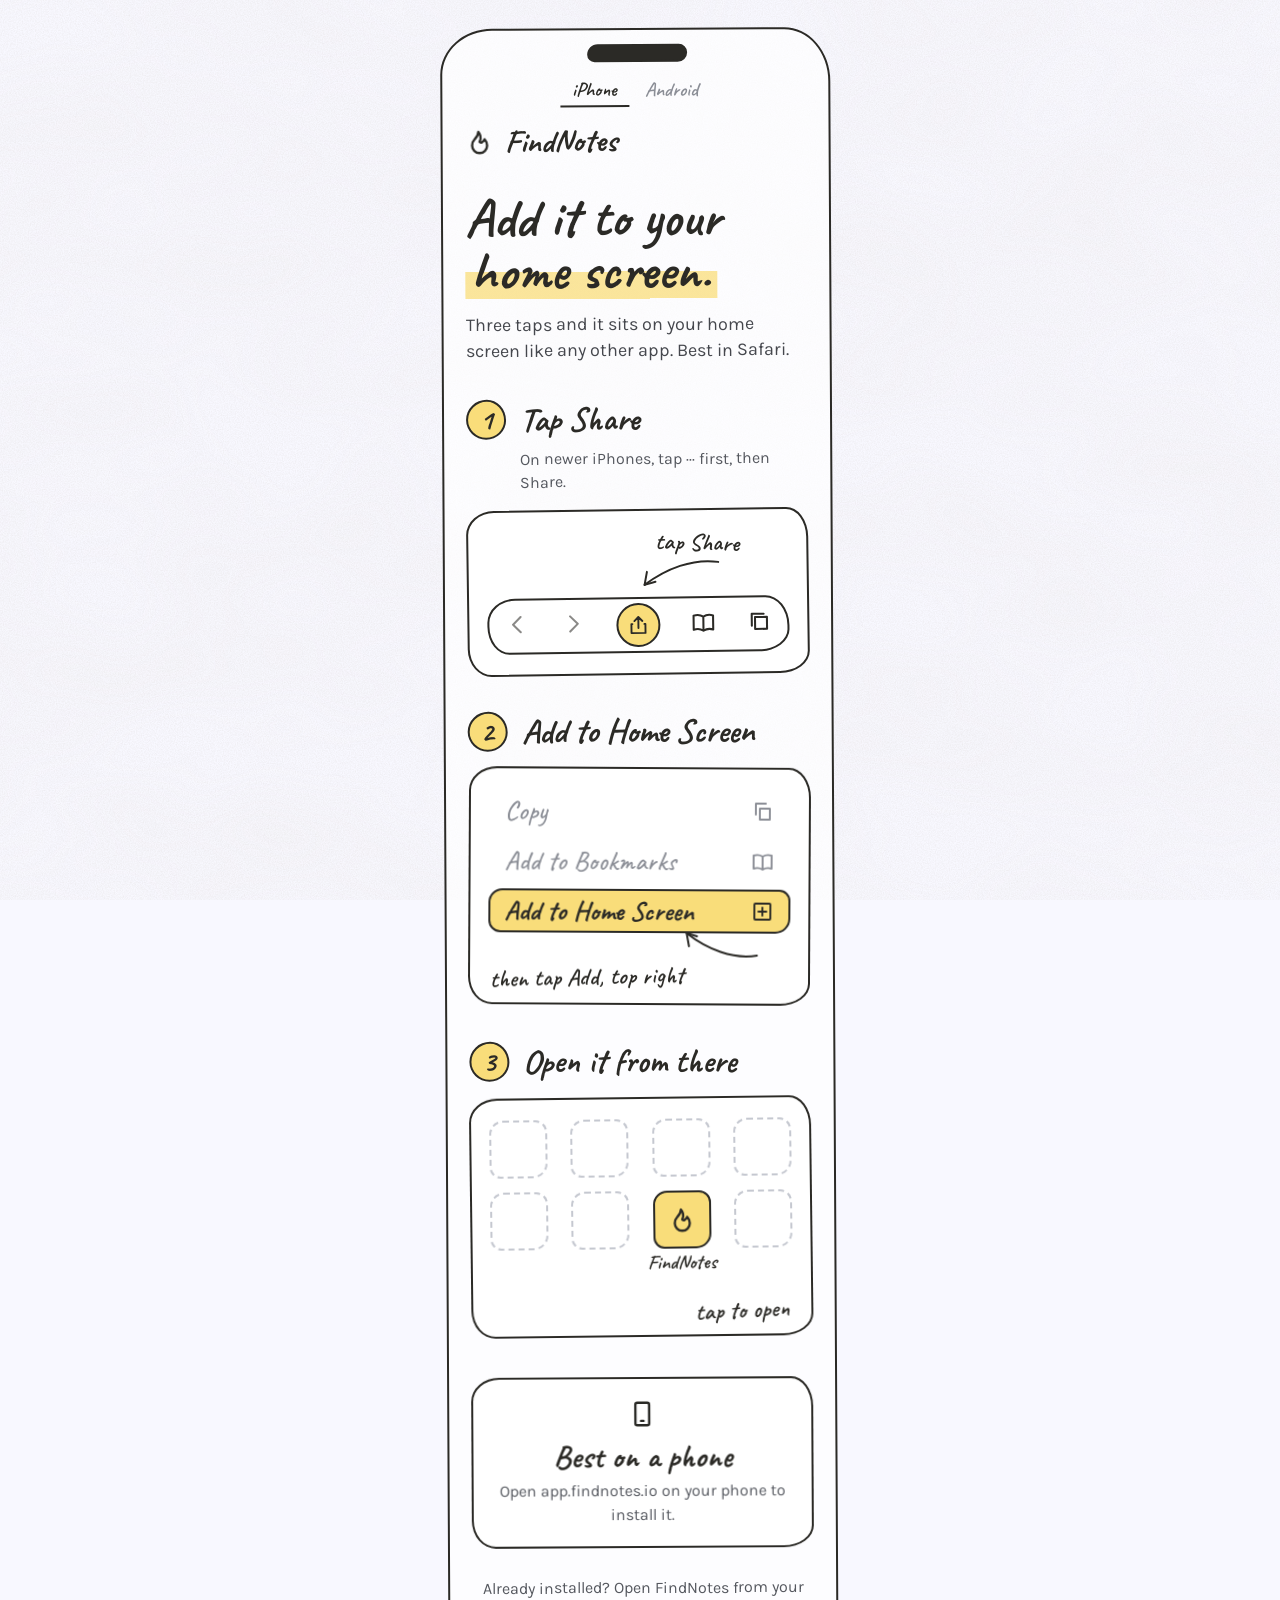
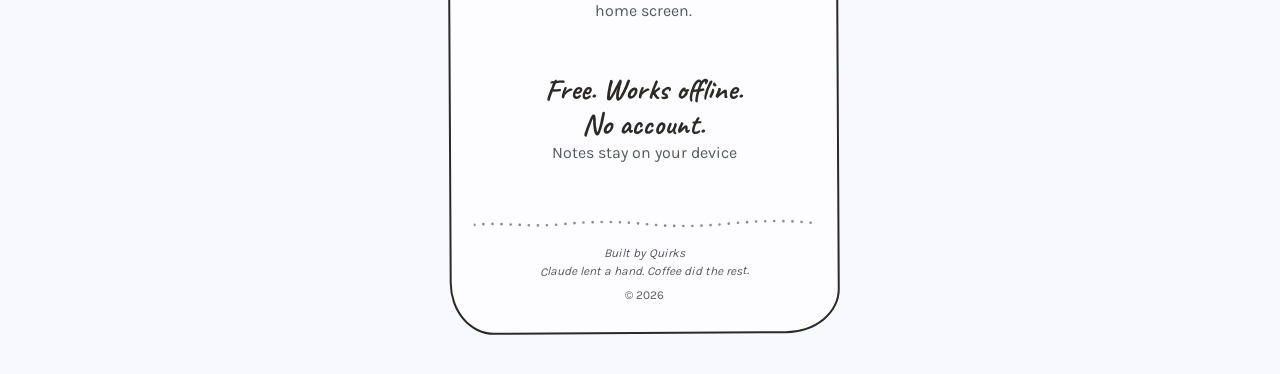
==== index.html @ cfdc86be "Status bar returns to the app colour after the drawer: #app gets a background The known iOS 26 cause" ====
<!doctype html>
<html lang="en">
<head>
  <meta charset="utf-8">
  <!-- Only this site's own files may load or run: no inline scripts, nothing from elsewhere. -->
  <meta http-equiv="Content-Security-Policy" content="default-src 'self'; script-src 'self'; style-src 'self'; img-src 'self'; object-src 'none'; base-uri 'none'; form-action 'none'">
  <!-- First: a browser tab goes to the install page before anything is drawn (see gate.js). -->
  <script src="gate.js"></script>
  <meta name="viewport" content="width=device-width, initial-scale=1, viewport-fit=cover">
  <title>FindNotes</title>
  <meta name="description" content="Lists that can grow into notes.">
  <meta name="color-scheme" content="dark">
  <meta name="theme-color" content="#15181a">
  <!-- After theme-color, so it can set that too -->
  <script src="theme.js"></script>
  <link rel="icon" href="icon.svg" type="image/svg+xml">
  <link rel="manifest" href="manifest.webmanifest">
  <link rel="apple-touch-icon" href="apple-touch-icon.png">
  <!-- iPhones ignore the manifest's background_color and show white while the app starts,
       unless there is a launch image the exact size of the screen. One per iPhone screen size. -->
  <link rel="apple-touch-startup-image" href="splash/launch-1320x2868.png" media="(device-width: 440px) and (device-height: 956px) and (-webkit-device-pixel-ratio: 3) and (orientation: portrait)">
  <link rel="apple-touch-startup-image" href="splash/launch-1290x2796.png" media="(device-width: 430px) and (device-height: 932px) and (-webkit-device-pixel-ratio: 3) and (orientation: portrait)">
  <link rel="apple-touch-startup-image" href="splash/launch-1284x2778.png" media="(device-width: 428px) and (device-height: 926px) and (-webkit-device-pixel-ratio: 3) and (orientation: portrait)">
  <link rel="apple-touch-startup-image" href="splash/launch-1260x2736.png" media="(device-width: 420px) and (device-height: 912px) and (-webkit-device-pixel-ratio: 3) and (orientation: portrait)">
  <link rel="apple-touch-startup-image" href="splash/launch-1242x2688.png" media="(device-width: 414px) and (device-height: 896px) and (-webkit-device-pixel-ratio: 3) and (orientation: portrait)">
  <link rel="apple-touch-startup-image" href="splash/launch-1242x2208.png" media="(device-width: 414px) and (device-height: 736px) and (-webkit-device-pixel-ratio: 3) and (orientation: portrait)">
  <link rel="apple-touch-startup-image" href="splash/launch-1206x2622.png" media="(device-width: 402px) and (device-height: 874px) and (-webkit-device-pixel-ratio: 3) and (orientation: portrait)">
  <link rel="apple-touch-startup-image" href="splash/launch-1179x2556.png" media="(device-width: 393px) and (device-height: 852px) and (-webkit-device-pixel-ratio: 3) and (orientation: portrait)">
  <link rel="apple-touch-startup-image" href="splash/launch-1170x2532.png" media="(device-width: 390px) and (device-height: 844px) and (-webkit-device-pixel-ratio: 3) and (orientation: portrait)">
  <link rel="apple-touch-startup-image" href="splash/launch-1125x2436.png" media="(device-width: 375px) and (device-height: 812px) and (-webkit-device-pixel-ratio: 3) and (orientation: portrait)">
  <link rel="apple-touch-startup-image" href="splash/launch-828x1792.png" media="(device-width: 414px) and (device-height: 896px) and (-webkit-device-pixel-ratio: 2) and (orientation: portrait)">
  <link rel="apple-touch-startup-image" href="splash/launch-750x1334.png" media="(device-width: 375px) and (device-height: 667px) and (-webkit-device-pixel-ratio: 2) and (orientation: portrait)">
  <meta name="apple-mobile-web-app-capable" content="yes">
  <meta name="mobile-web-app-capable" content="yes">
  <meta name="apple-mobile-web-app-title" content="FindNotes">
  <meta name="apple-mobile-web-app-status-bar-style" content="black-translucent">
  <link rel="stylesheet" href="styles.css">
  <!-- Fetch all the modules at once, instead of finding db.js and editor.js only after app.js has loaded -->
  <link rel="modulepreload" href="app.js">
  <link rel="modulepreload" href="db.js">
  <link rel="modulepreload" href="editor.js">
</head>
<body>
  <!-- The opening screen: the flame draws itself, then the name appears, in the theme's colours.
       app.js fades it out once the lists are ready (at least 1.7 seconds after launch).
       Its first frame is the empty screen, the same as the iPhone launch images in splash/. -->
  <div class="boot" id="boot" aria-hidden="true">
    <svg class="boot-flame" viewBox="0 0 24 24">
      <path pathLength="1" d="M12 12c2-2.96 0-7-1-8 0 3.038-1.773 4.741-3 6-1.226 1.26-2 3.24-2 5a6 6 0 1 0 12 0c0-1.532-1.056-3.94-2-5-1.786 3-2.791 3-4 2z"/>
    </svg>
    <div class="boot-name">FindNotes</div>
  </div>

  <!-- Icon sprite: define each icon once, reuse it with <use> -->
  <svg class="sprite" width="0" height="0" aria-hidden="true">
    <symbol id="i-flame" viewBox="0 0 24 24">
      <path d="M12 12c2-2.96 0-7-1-8 0 3.038-1.773 4.741-3 6-1.226 1.26-2 3.24-2 5a6 6 0 1 0 12 0c0-1.532-1.056-3.94-2-5-1.786 3-2.791 3-4 2z"/>
    </symbol>
    <symbol id="i-search" viewBox="0 0 24 24">
      <circle cx="10" cy="10" r="6.5"/><path d="M20 20l-5.2-5.2"/>
    </symbol>
    <symbol id="i-dots" viewBox="0 0 24 24">
      <circle cx="5" cy="12" r="1.2"/><circle cx="12" cy="12" r="1.2"/><circle cx="19" cy="12" r="1.2"/>
    </symbol>
    <symbol id="i-plus" viewBox="0 0 24 24">
      <path d="M12 5v14M5 12h14"/>
    </symbol>
    <symbol id="i-check" viewBox="0 0 24 24">
        <path d="M5 12.5l4.5 4.5L19 7.5"/>
    </symbol>
    <symbol id="i-clock" viewBox="0 0 24 24">
        <path d="M12 3a9 9 0 1 0 0 18 9 9 0 0 0 0-18zM12 7v5l3 2"/>
    </symbol>
    <symbol id="i-archive" viewBox="0 0 24 24">
        <path d="M3.5 5h17v4h-17zM5 9v10a1 1 0 0 0 1 1h12a1 1 0 0 0 1-1V9M10 13h4"/>
    </symbol>
    <symbol id="i-restore" viewBox="0 0 24 24">
        <path d="M3 12a9 9 0 1 0 2.6-6.4L3 8M3 3v5h5"/>
    </symbol>
    <symbol id="i-out" viewBox="0 0 24 24">
        <path d="M7 17L17 7M9 7h8v8"/>
    </symbol>
    <symbol id="i-back" viewBox="0 0 24 24">
        <path d="M15 5l-7 7 7 7"/>
    </symbol>
    <symbol id="i-bullets" viewBox="0 0 24 24"><g fill="none" stroke="currentColor" stroke-width="1.8" stroke-linecap="round"><path d="M9 6h11M9 12h11M9 18h11"/></g><g fill="currentColor"><circle cx="4.5" cy="6" r="1.4"/><circle cx="4.5" cy="12" r="1.4"/><circle cx="4.5" cy="18" r="1.4"/></g></symbol>
    <symbol id="i-task" viewBox="0 0 24 24"><g fill="none" stroke="currentColor" stroke-width="1.8" stroke-linecap="round" stroke-linejoin="round"><rect x="3.5" y="3.5" width="17" height="17" rx="4.5"/><path d="M8 12.3l2.7 2.7L16.2 9.4"/></g></symbol>
    <symbol id="i-close" viewBox="0 0 24 24">
        <path d="M6 6l12 12M18 6L6 18"/>
    </symbol>
    <symbol id="i-note" viewBox="0 0 24 24">
        <path d="M6 3h9l4 4v13a1 1 0 0 1-1 1H6a1 1 0 0 1-1-1V4a1 1 0 0 1 1-1zM14 3v5h5M8.5 13h7M8.5 17h5"/>
    </symbol>
    <symbol id="i-bookmark" viewBox="0 0 24 24">
        <path d="M7 4h10a1 1 0 0 1 1 1v15l-6-4-6 4V5a1 1 0 0 1 1-1z"/>
    </symbol>
    <symbol id="i-trash" viewBox="0 0 24 24">
        <path d="M4 7h16M10 11v6M14 11v6M5 7l1 12a2 2 0 0 0 2 2h8a2 2 0 0 0 2-2l1-12M9 7V4h6v3"/>
    </symbol>
    <symbol id="i-eraser" viewBox="0 0 24 24">
        <path d="M8.5 19.5 4 15a1.5 1.5 0 0 1 0-2.1l8.9-8.9a1.5 1.5 0 0 1 2.1 0l5 5a1.5 1.5 0 0 1 0 2.1l-8 8.4M9.5 9.5l6 6M8.5 19.5H20"/>
    </symbol>
    <symbol id="i-list" viewBox="0 0 24 24">
      <path d="M9 6h11M9 12h11M9 18h11M4.5 6h.01M4.5 12h.01M4.5 18h.01"/>
    </symbol>
    <symbol id="i-compass" viewBox="0 0 24 24">
      <circle cx="12" cy="12" r="9"/><path d="M15.5 8.5l-2 5-5 2 2-5z"/>
    </symbol>
    <symbol id="i-mountain" viewBox="0 0 24 24">
      <path d="M3 19L9.5 8l3.5 5.5 2-3L21 19H3z"/>
    </symbol>
    <symbol id="i-map" viewBox="0 0 24 24">
      <path d="M9 4L3 6.5V20l6-2.5 6 2.5 6-2.5V4l-6 2.5L9 4zM9 4v13.5M15 6.5V20"/>
    </symbol>
    <symbol id="i-tent" viewBox="0 0 24 24">
      <path d="M3 19L12 5l9 14H3zM12 5v14"/>
    </symbol>
    <symbol id="i-anchor" viewBox="0 0 24 24">
      <circle cx="12" cy="5" r="2"/><path d="M12 7v13M6 12H4c0 4.4 3.6 8 8 8s8-3.6 8-8h-2M9 11h6"/>
    </symbol>
    <symbol id="i-moon" viewBox="0 0 24 24">
      <path d="M20 14.5A8 8 0 1 1 9.5 4a6.5 6.5 0 0 0 10.5 10.5z"/>
    </symbol>
    <symbol id="i-sun" viewBox="0 0 24 24">
      <circle cx="12" cy="12" r="4"/><path d="M12 3v2M12 19v2M3 12h2M19 12h2M5.6 5.6L7 7M17 17l1.4 1.4M18.4 5.6L17 7M7 17l-1.4 1.4"/>
    </symbol>
    <symbol id="i-leaf" viewBox="0 0 24 24">
      <path d="M5 19C5 10 10 5 19 5c0 9-5 14-14 14zM5 19c3-5 6-8 10-10"/>
    </symbol>
    <symbol id="i-star" viewBox="0 0 24 24">
      <path d="M12 3.5l2.6 5.3 5.9.9-4.2 4.1 1 5.8L12 16.9l-5.3 2.7 1-5.8-4.2-4.1 5.9-.9z"/>
    </symbol>
    <symbol id="i-heart" viewBox="0 0 24 24">
      <path d="M12 20s-7.5-4.6-7.5-10A4.5 4.5 0 0 1 12 7.5 4.5 4.5 0 0 1 19.5 10C19.5 15.4 12 20 12 20z"/>
    </symbol>
    <symbol id="i-pencil" viewBox="0 0 24 24">
      <path d="M15 4.5l4.5 4.5L8.5 20H4v-4.5zM13 6.5l4.5 4.5"/>
    </symbol>
    <symbol id="i-archive-in" viewBox="0 0 24 24">
      <path d="M3.5 4h17v4h-17zM5 8v11a1 1 0 0 0 1 1h12a1 1 0 0 0 1-1V8M12 11v6M9.5 14.5L12 17l2.5-2.5"/>
    </symbol>
    <symbol id="i-history" viewBox="0 0 24 24">
      <path d="M3 12a9 9 0 1 0 2.6-6.4L3 8M3 3v5h5M12 7.5V12l3 2"/>
    </symbol>
    <symbol id="i-box" viewBox="0 0 24 24">
      <path d="M3.5 4h17v4h-17zM5 8v11a1 1 0 0 0 1 1h12a1 1 0 0 0 1-1V8M10 12h4"/>
    </symbol>
    <symbol id="i-marker" viewBox="0 0 24 24">
      <path d="M14.5 4.5l5 5-8 8h-5v-5zM6.5 12.5l5 5M4 21h9"/>
    </symbol>
    <symbol id="i-sliders" viewBox="0 0 24 24">
      <path d="M4 7h9M19 7h1M4 17h3M13 17h7"/><circle cx="16" cy="7" r="2.5"/><circle cx="10" cy="17" r="2.5"/>
    </symbol>
  </svg>

  <div id="app">
    <header class="header" id="header">
      <div class="whos" id="whos">
        <button class="who" id="who" aria-label="Edit list name and icon" aria-haspopup="dialog">
          <span class="tile">
            <svg class="icon" aria-hidden="true"><use id="tile-icon" href="#i-list"/></svg>
          </span>
          <h1 id="title">FindNotes</h1>
        </button>
      </div>
      <button class="icon-btn" id="search-btn" aria-label="Search">
        <svg class="icon"><use href="#i-search"/></svg>
      </button>
      <button class="icon-btn" id="menu-btn" aria-label="List options" aria-haspopup="true" aria-expanded="false">
        <svg class="icon"><use href="#i-dots"/></svg>
      </button>
    </header>

    <div class="banner" id="banner" role="alert" hidden>
      <span id="banner-text"></span>
      <button id="banner-action"></button>
    </div>

    <div class="stage" id="stage">
        <main class="list" id="list" role="list"></main>
    </div>
    <nav class="dots" id="dots" aria-label="Lists" hidden></nav>
    <div class="selbar" id="selbar" hidden>
        <div class="sel-fill" id="sel-fill"></div>
        <span class="sel-hint" id="sel-hint"></span>
        <button class="sel-knob" id="sel-knob" aria-label="Archive selected">
            <svg class="icon" aria-hidden="true"><use href="#i-archive"/></svg>
            <span class="sel-label">Archive</span>
        </button>
        <button class="sel-x" id="sel-x" aria-label="Clear selection">
            <svg class="icon" aria-hidden="true"><use href="#i-close"/></svg>
        </button>
    </div>


    <div class="selbar" id="listbar" hidden>
        <div class="sel-fill"></div>
        <span class="sel-hint" id="listbar-hint"></span>
        <button class="sel-knob" aria-label="Archive this list">
            <svg class="icon" aria-hidden="true"><use href="#i-archive"/></svg>
            <span class="sel-label">Archive</span>
        </button>
        <button class="sel-x" id="listbar-x" aria-label="Cancel">
            <svg class="icon" aria-hidden="true"><use href="#i-close"/></svg>
        </button>
    </div>

    <button class="addbar" id="add">
        <span>Add an item</span>
        <span class="addbar-plus" aria-hidden="true"><svg class="icon"><use href="#i-plus"/></svg></span>
    </button>

    <div class="scrim" id="scrim"></div>
    <section class="drawer" id="drawer" role="dialog" aria-modal="true" aria-label="New item">
        <button class="grab" id="grab" aria-label="Expand note" aria-expanded="false"><span></span></button>
        <div class="drawer-top" id="drawer-top">
            <span id="hint"><span id="hint-done" hidden>Completed</span><svg class="icon hint-icon" id="hint-icon" aria-hidden="true" hidden><use href="#i-clock"/></svg><span id="hint-text"></span></span>
            <span class="drawer-actions">
                <button class="icon-btn" id="trash" aria-label="Clear draft" hidden>
                    <svg class="icon" aria-hidden="true"><use href="#i-eraser"/></svg>
                </button>
                <button class="icon-btn" id="bookmark" aria-label="Bookmark" aria-pressed="false" hidden>
                    <svg class="icon" aria-hidden="true"><use href="#i-bookmark"/></svg>
                </button>
                <button class="icon-btn" id="done" aria-label="Close">
                    <svg class="icon" aria-hidden="true"><use id="done-icon" href="#i-plus"/></svg><svg class="done-morph" viewBox="0 0 28 28" aria-hidden="true"><circle class="m-ring" cx="14" cy="14" r="11"/><path class="m-x m-x1" d="M10 10l8 8"/><path class="m-x m-x2" d="M18 10l-8 8"/><path class="m-tick" d="M9.5 14.5l3 3 6-6.5"/></svg>
                </button>
            </span>
        </div>
        <!-- On a full-page note the title, list and note scroll together under the top bar -->
        <div class="note-scroll" id="note-scroll">
            <div class="title-field" id="title-field">
                <span class="title-mark" aria-hidden="true"><span id="title-mark"></span></span>
                <input id="item-title" type="text" placeholder="What do you need to do?" autocomplete="off" enterkeyhint="next">
            </div>
            <div class="meta" id="meta">
                <span class="meta-list"><svg class="icon meta-icon" aria-hidden="true"><use id="meta-icon" href="#i-list"/></svg><span id="meta-list"></span></span>
                <span id="meta-date"></span>
            </div>
            <div id="item-body" aria-label="Description"></div>
        </div>
        <!-- Bottom row: formatting once full-page, and the Add button for a new item -->
        <div class="drawer-foot">
        <div class="fmtbar" id="fmtbar" role="toolbar" aria-label="Formatting">
            <button data-cmd="h" aria-label="Heading" aria-pressed="false"><span class="fmt-h">H<sub>2</sub></span></button>
            <button data-cmd="h3" aria-label="Smaller heading" aria-pressed="false"><span class="fmt-h">H<sub>3</sub></span></button>
            <button data-cmd="b" aria-label="Bold" aria-pressed="false"><span class="fmt-b">B</span></button>
            <button data-cmd="i" aria-label="Italic" aria-pressed="false"><span class="fmt-i">I</span></button>
            <button data-cmd="li" aria-label="Bulleted list" aria-pressed="false"><svg class="icon" aria-hidden="true"><use href="#i-bullets"/></svg></button>
            <button data-cmd="task" aria-label="Tick box list" aria-pressed="false"><svg class="icon" aria-hidden="true"><use href="#i-task"/></svg></button>
            <button data-cmd="m" aria-label="Highlight" aria-pressed="false"><svg class="icon" aria-hidden="true"><use href="#i-marker"/></svg></button>
        </div>
        <button class="add-item" id="add-item" hidden><svg class="icon" aria-hidden="true"><use href="#i-plus"/></svg>Add<span class="add-item-more">item</span></button>
        </div>
    </section>
       <div class="menu-scrim" id="menu-scrim" hidden></div>
   <div class="menu" id="menu" hidden>
     <button class="about-list" data-action="all"><svg class="icon" aria-hidden="true"><use href="#i-list"/></svg>All lists</button>
     <button data-action="new"><svg class="icon" aria-hidden="true"><use href="#i-plus"/></svg>New list</button>
     <button class="about-list" data-action="edit"><svg class="icon" aria-hidden="true"><use href="#i-pencil"/></svg>Edit list</button>
     <hr>
     <button class="about-list" data-action="archive-this" id="menu-archive-this"><svg class="icon" aria-hidden="true"><use href="#i-archive-in"/></svg>Archive this list</button>
     <button data-action="archive"><svg class="icon" aria-hidden="true"><use href="#i-history"/></svg>View archive</button>
     <button data-action="settings"><svg class="icon" aria-hidden="true"><use href="#i-sliders"/></svg>Settings</button>
   </div>

   <div class="menu-scrim" id="edit-scrim" hidden></div>
   <div class="listedit" id="listedit" role="dialog" aria-labelledby="listedit-title" hidden>
     <h3 class="listedit-title" id="listedit-title">Edit list</h3>
     <input class="title-input" id="title-input" type="text" maxlength="40" placeholder="List name" aria-label="List name" autocomplete="off" enterkeyhint="done">
     <div class="listedit-label">Icon</div>
     <div class="icon-grid" id="icon-grid" role="radiogroup" aria-label="List icon"></div>
     <div class="listedit-actions">
       <button class="setting-btn" id="listedit-cancel">Cancel</button>
       <button class="setting-btn go" id="listedit-save">Save</button>
     </div>
   </div>

   <section class="screen" id="all-lists" role="dialog" aria-modal="true" aria-label="All lists" hidden>
     <header class="header">
       <span class="tile"><svg class="icon" aria-hidden="true"><use href="#i-flame"/></svg></span>
       <h2>All lists</h2>
       <button class="icon-btn" id="all-search-btn" aria-label="Search">
         <svg class="icon"><use href="#i-search"/></svg>
       </button>
       <button class="icon-btn" id="all-menu-btn" aria-label="Options" aria-haspopup="true" aria-expanded="false">
         <svg class="icon"><use href="#i-dots"/></svg>
       </button>
     </header>
     <div class="screen-body">
       <h3 class="list-label" id="all-count"></h3>
       <div id="all-rows"></div>
     </div>
     <button class="addbar" id="all-new">
       <span>Add a list</span>
       <span class="addbar-plus" aria-hidden="true"><svg class="icon"><use href="#i-plus"/></svg></span>
     </button>
   </section>
   <section class="screen" id="archive" role="dialog" aria-modal="true" aria-label="Archive" hidden>
     <header class="header">
       <button class="icon-btn" id="archive-back" aria-label="Back">
         <svg class="icon" aria-hidden="true"><use href="#i-back"/></svg>
       </button>
       <h2>Archive</h2>
     </header>
     <div class="screen-body" id="archive-body"></div>
     <div class="archbar" id="archbar" data-mode="idle">
       <p class="arch-hint" id="arch-hint">Press and hold to pick several</p>
       <div class="arch-pick">
         <button class="arch-btn" id="arch-restore"><svg class="icon" aria-hidden="true"><use href="#i-restore"/></svg><span></span></button>
         <button class="arch-btn danger" id="arch-delete"><svg class="icon" aria-hidden="true"><use href="#i-trash"/></svg><span></span></button>
       </div>
       <div class="selbar" id="restorebar">
         <div class="sel-fill"></div>
         <span class="sel-hint" id="restorebar-hint"></span>
         <button class="sel-knob" id="restorebar-knob" aria-label="Restore">
           <svg class="icon" aria-hidden="true"><use href="#i-restore"/></svg>
           <span class="sel-label">Restore</span>
         </button>
         <button class="sel-x" id="restorebar-x" aria-label="Cancel">
           <svg class="icon" aria-hidden="true"><use href="#i-close"/></svg>
         </button>
       </div>
       <div class="selbar danger" id="deletebar">
         <div class="sel-fill"></div>
         <span class="sel-hint" id="deletebar-hint"></span>
         <button class="sel-knob" id="deletebar-knob" aria-label="Delete for good">
           <svg class="icon" aria-hidden="true"><use href="#i-trash"/></svg>
           <span class="sel-label">Delete</span>
         </button>
         <button class="sel-x" id="deletebar-x" aria-label="Cancel">
           <svg class="icon" aria-hidden="true"><use href="#i-close"/></svg>
         </button>
       </div>
     </div>
   </section>
   <section class="screen" id="search" role="dialog" aria-modal="true" aria-label="Search" hidden>
     <header class="header">
       <button class="icon-btn" id="search-back" aria-label="Back">
         <svg class="icon" aria-hidden="true"><use href="#i-back"/></svg>
       </button>
       <label class="search-field">
         <svg class="icon" aria-hidden="true"><use href="#i-search"/></svg>
         <input class="search-input" id="search-input" type="search" placeholder="Search all lists" aria-label="Search all lists" autocomplete="off" autocapitalize="off" spellcheck="false" enterkeyhint="search">
       </label>
     </header>
     <div class="screen-body" id="search-body"></div>
   </section>
   <section class="screen" id="settings" role="dialog" aria-modal="true" aria-label="Settings" hidden>
     <header class="header">
       <button class="icon-btn" id="settings-back" aria-label="Back">
         <svg class="icon" aria-hidden="true"><use href="#i-back"/></svg>
       </button>
       <h2>Settings</h2>
     </header>
     <div class="screen-body settings-body">
       <h3 class="group-label">Appearance</h3>
       <div class="group">
         <div class="setting">
           <span class="setting-label">Theme<small id="theme-note" hidden>Sketch is always light</small></span>
           <div class="seg" id="theme-seg" role="radiogroup" aria-label="Theme">
             <button role="radio" data-theme-choice="light">Light</button>
             <button role="radio" data-theme-choice="dark">Dark</button>
             <button role="radio" data-theme-choice="auto">Auto</button>
           </div>
         </div>
         <div class="setting">
           <span class="setting-label" id="sketch-label">Sketch style<small>A hand-drawn look</small></span>
           <button class="switch" id="sketch-switch" role="switch" aria-checked="false" aria-labelledby="sketch-label"></button>
         </div>
         <div class="setting">
           <span class="setting-label" id="icons-label">Show icons<small>Next to lists and menu items</small></span>
           <button class="switch" id="icons-switch" role="switch" aria-checked="true" aria-labelledby="icons-label"></button>
         </div>
       </div>
       <h3 class="group-label">Your data</h3>
       <div class="group">
         <div class="setting">
           <span class="setting-label">Export a backup<small>Notes only live on this phone, so keep a copy</small></span>
           <button class="setting-btn" id="export-btn">Export</button>
         </div>
         <div class="setting">
           <span class="setting-label">Restore from a backup<small>Adds to what is here</small></span>
           <button class="setting-btn" id="import-btn">Restore</button>
         </div>
         <div class="setting">
           <span class="setting-label" id="cleanup-label">Auto clean-up<small>Deletes archived things for good</small></span>
           <button class="switch" id="cleanup-switch" role="switch" aria-checked="false" aria-labelledby="cleanup-label"></button>
         </div>
         <div class="setting">
           <label class="setting-label" for="cleanup-days">Days in the archive<small>Before clean-up deletes them</small></label>
           <input class="days" id="cleanup-days" type="number" inputmode="numeric" min="1" max="999" value="30">
         </div>
       </div>
       <input type="file" id="import-file" accept="application/json,.json" hidden>
       <p class="setting-note" id="backup-status" role="status"></p>
       <h3 class="group-label">About</h3>
       <div class="group">
         <div class="setting"><span>Your notes</span><span class="setting-value" id="counts"></span></div>
         <div class="setting">
           <span class="setting-label">Version <span class="setting-value" id="version"></span><small id="update-note"></small>
             <a class="whats-new" href="https://findnotes.io/whats-new.html" target="_blank" rel="noopener"><span class="wn-stage">Alpha</span>What's new<svg class="icon" aria-hidden="true"><use href="#i-out"/></svg></a></span>
           <button class="setting-btn" id="update-btn">Check</button>
         </div>
         <div class="setting">
           <span class="setting-label" id="autoupdate-label">Update automatically<small>Small updates, when you next open the app</small></span>
           <button class="switch" id="autoupdate-switch" role="switch" aria-checked="false" aria-labelledby="autoupdate-label"></button>
         </div>
         <div class="setting">
           <span class="setting-label">Reset storage<small>Deletes every list and note here</small></span>
           <button class="setting-btn danger" id="reset-btn">Reset</button>
         </div>
       </div>
       <p class="made-by">Built by Quirks<small>Claude lent a hand. Coffee did the rest.</small></p>
     </div>
     <div class="selbar danger" id="cleanupbar" hidden>
       <div class="sel-fill"></div>
       <span class="sel-hint" id="cleanupbar-hint"></span>
       <button class="sel-knob" aria-label="Turn on auto clean-up">
         <svg class="icon" aria-hidden="true"><use href="#i-trash"/></svg>
         <span class="sel-label">Turn on</span>
       </button>
       <button class="sel-x" id="cleanupbar-x" aria-label="Cancel">
         <svg class="icon" aria-hidden="true"><use href="#i-close"/></svg>
       </button>
     </div>
     <div class="selbar danger" id="resetbar" hidden>
       <div class="sel-fill"></div>
       <span class="sel-hint" id="resetbar-hint"></span>
       <button class="sel-knob" aria-label="Delete every list and note">
         <svg class="icon" aria-hidden="true"><use href="#i-trash"/></svg>
         <span class="sel-label">Reset</span>
       </button>
       <button class="sel-x" id="resetbar-x" aria-label="Cancel">
         <svg class="icon" aria-hidden="true"><use href="#i-close"/></svg>
       </button>
     </div>
   </section>
    <div class="toast" id="toast" role="status" aria-live="polite"></div>
  </div>

  <!-- Row shapes, cloned by app.js. Fixed markup only: user text is added with textContent. -->
  <template id="tpl-row">
    <div class="row" role="listitem">
      <button class="check" role="checkbox" aria-label="Done">
        <span class="circle"><svg class="icon" aria-hidden="true"><use href="#i-check"/></svg></span>
      </button>
      <button class="row-text">
        <span class="row-title"></span>
        <span class="row-sub"></span>
      </button>
    </div>
  </template>
  <template id="tpl-all-row">
    <button class="all-row">
      <span class="tile small"><svg class="icon" aria-hidden="true"><use href="#i-list"/></svg></span>
      <span class="all-name"></span>
      <span class="all-count"></span>
    </button>
  </template>
  <template id="tpl-arch-row">
    <div class="arch-row">
      <span class="circle" aria-hidden="true"><svg class="icon"><use href="#i-check"/></svg></span>
      <span class="tile small"><svg class="icon" aria-hidden="true"><use href="#i-list"/></svg></span>
      <span class="arch-text"><span class="arch-name"></span><span class="arch-sub"></span></span>
      <button class="icon-btn" data-act="restore"><svg class="icon" aria-hidden="true"><use href="#i-restore"/></svg></button>
    </div>
  </template>
  <template id="tpl-search-row">
    <button class="search-row"><span class="search-title"></span><span class="search-where"></span><span class="search-snippet"></span></button>
  </template>
  <template id="tpl-icon-choice">
    <button role="radio"><svg class="icon" aria-hidden="true"><use href="#i-list"/></svg></button>
  </template>

  <script type="module" src="app.js"></script>
</body>
</html>
---- styles.css ----
/* Caveat and Karla are only for the Sketch style. Bundled (and saved for offline use by sw.js),
   so nothing is fetched from elsewhere. Latin letters only, to keep them small. */
@font-face {
  font-family: 'Caveat';
  src: url(fonts/Caveat.woff2) format('woff2');
  font-weight: 400 700;
  font-display: swap;
}

@font-face {
  font-family: 'Karla';
  src: url(fonts/Karla.woff2) format('woff2');
  font-weight: 400 800;
  font-display: swap;
}

/* Dark is the fallback; Settings > Theme picks Light, Dark or Auto (follow the phone).
   Dark: near-black with soft gold. Light: cool whites with a light yellow. */
:root {
  --bg: #15181a;
  --surface: #22262a;
  --bar-bg: #22262a;
  --popover-bg: #22262a; /* menu and list editor */
  --text: #f2f1ea;
  --text-muted: #9b9d96;
  --accent: #c9a95e;
  --accent-soft: rgba(201, 169, 94, 0.22); /* selected rows, the slide's trail */
  --accent-text: var(--accent); /* gold used as text, which needs more contrast in light */
  --bullet: var(--accent);
  --line: rgba(255, 255, 255, 0.1);
  --line-strong: rgba(255, 255, 255, 0.24);
  --scrim: rgba(0, 0, 0, 0.55);
  --danger: #ff7b6e;
  --toast-bg: #2a2e32;
  --toast-text: #f2f1ea;
  --toast-action: #d6b96c;
  --on-accent: #1c1c1b;
  --tile-bg: #22262a;
  --tile-text: #fff;
  --warn-bg: #3a2321;
  --warn-text: #ffb4aa;
  --shadow-float: 0 4px 14px rgba(0, 0, 0, 0.35);
  --shadow-popover: 0 8px 24px rgba(0, 0, 0, 0.35);
  /* How far the add bar sits above the bottom edge: close to the home bar, not floating high */
  --bar-bottom: calc(env(safe-area-inset-bottom, 0px) * 0.5 + 10px);
  color-scheme: dark;
}

:root[data-theme='light'] {
  --bg: #fbfbfa;
  --surface: #f0f0ee;
  --bar-bg: #f0f0ee;
  --popover-bg: #fff;
  --text: #15181a;
  --text-muted: #62666a;
  --accent: #f9dd7a; /* light yellow for fills, with ink on top */
  --accent-soft: rgba(249, 221, 122, 0.4);
  --accent-text: #8a6400; /* deep gold for text, so it reads on white */
  --bullet: #e0ad1f; /* the light yellow is too faint for a small dot */
  --line: rgba(21, 24, 26, 0.1);
  --line-strong: rgba(21, 24, 26, 0.2);
  --scrim: rgba(21, 24, 26, 0.25);
  --danger: #b3261e;
  --toast-bg: #15181a;
  --toast-text: #f2f1ea;
  --toast-action: #f9dd7a;
  --on-accent: #15181a;
  --tile-bg: #f0f0ee; /* list icon, buttons and fields: a shade darker than the page */
  --tile-text: #15181a;
  --warn-bg: #f6e3df;
  --warn-text: #7a1f16;
  --shadow-float: 0 4px 14px rgba(21, 24, 26, 0.12);
  --shadow-popover: 0 8px 24px rgba(21, 24, 26, 0.16);
  color-scheme: light;
}

* {
  box-sizing: border-box;
  margin: 0;
  padding: 0;
}

/* Without this, a rule like .icon-btn { display: grid } overrides the hidden attribute */
[hidden] {
  display: none !important;
}

html, body { overscroll-behavior: none; overflow: hidden; height: 100%; }
/* The page behind the app is the theme's colour too, so a strip the phone uncovers by the
   camera (after the keyboard has been up) matches the app instead of showing black. */
html { background: var(--bg); }

/* An app, not a page: a long press never selects words or pops up the copy menu.
   The note editor turns selection back on. */
body {
  user-select: none;
  -webkit-user-select: none;
  -webkit-touch-callout: none;
}

/* The gold caret, like the mock-ups. Sketch writes in ink. */
input, [contenteditable] { caret-color: var(--accent); }
[data-style='sketch'] :is(input, [contenteditable]) { caret-color: var(--text); }
::selection { background: var(--accent-soft); }

/* The icon sprite at the top of index.html takes no space */
:root {
  accent-color: var(--accent);
}

:focus-visible {
  outline: 2px solid var(--accent);
  outline-offset: 2px;
}

input:focus,
input:focus-visible {
  outline: 2px solid var(--accent);
  outline-offset: 0;
}

.title-input:focus,
.title-input:focus-visible,
.search-input:focus,
.search-input:focus-visible {
  outline: 0;
}

.sprite { position: absolute; }

#item-title, #item-body { scrollbar-width: none; }
#item-title::-webkit-scrollbar, #item-body::-webkit-scrollbar { display: none; }

body {
  background: var(--bg);
  color: var(--text);
  font: 16px/1.4 system-ui, sans-serif;
}

button {
  font: inherit;
  color: inherit;
  background: none;
  border: 0;
  cursor: pointer;
  text-align: left;
}

/* The three rows: header, scrolling content, add bar */
/* Fixed to the screen, so the browser can't pan it when the keyboard opens.
   JavaScript shrinks it to the space above the keyboard (fitViewport).
   It has the page's colour of its own because iOS 26 colours the status bar from the fixed layer
   at the top of the screen: the drawer's scrim while it is open, then #app again once it closes.
   With no colour of its own, #app left the status bar on the scrim's dim. */
#app {
    background-color: var(--bg);
    position: fixed;
    top: 0;
    left: 0;
    right: 0;
    overflow: hidden;
    display: flex;
    flex-direction: column;
    height: 100vh;
    height: 100dvh;
    max-width: 560px;
    margin: 0 auto;
}

.header {
  display: flex;
  align-items: center;
  gap: 10px;
  padding: calc(env(safe-area-inset-top, 0px) + 8px) 14px 10px 16px; /* tucked up under the camera, like the mock-ups */
  min-height: 58px;
}

h1, h2 {
  flex: 1;
  min-width: 0;
  font-size: 22px;
  font-weight: 700;
  white-space: nowrap;
  overflow: hidden;
  text-overflow: ellipsis;
}

/* The icon and name of the current list. Neighbouring lists fade through it while you swipe. */
.whos {
  flex: 1;
  min-width: 0;
  display: grid;
}

.who {
  grid-area: 1 / 1;
  color: inherit;
  text-align: left;
  display: flex;
  align-items: center;
  gap: 10px;
  min-width: 0;
}

.who.ghost {
  pointer-events: none;
}

.header h1 {
  color: var(--text);
}

.header .icon-btn {
  color: var(--text);
}

.tile {
  width: 38px;
  height: 38px;
  border-radius: 9px;
  background: var(--tile-bg);
  color: var(--tile-text);
  display: grid;
  place-items: center;
  flex: none;
}

.tile .icon {
  width: 22px;
  height: 22px;
}

.tile.small {
  width: 42px;
  height: 42px;
  border-radius: 9px;
}

.tile.small .icon {
  width: 22px;
  height: 22px;
}

.icon-btn {
  width: 40px;
  height: 40px;
  border-radius: 10px;
  display: grid;
  place-items: center;
  color: var(--text-muted);
  flex: none;
}

.icon {
  width: 22px;
  height: 22px;
  fill: none;
  stroke: currentColor;
  stroke-width: 1.8;
  stroke-linecap: round;
  stroke-linejoin: round;
  flex: none;
}

/* The stage holds the current list and, while swiping, its neighbours */
.stage {
  position: relative;
  flex: 1;
  min-height: 0;
  overflow: hidden;
}

.list {
  position: absolute;
  inset: 0;
  touch-action: pan-y; /* the browser keeps vertical scrolling, we handle sideways swipes */
  overflow-y: auto;
  background: var(--bg);
  /* room to scroll the last item clear of the floating button */
  padding-bottom: calc(var(--bar-bottom) + 110px);
}

/* With the dots the strip is taller, so there is more to scroll clear of */
#app.has-dots .list {
  padding-bottom: calc(var(--bar-bottom) + 150px);
}

/* A solid strip under the add bar and the dots, so list text never shows through or around
   them. It fades in above, so rows slide out of sight rather than being cut off. */
.stage::after {
  content: '';
  position: absolute;
  left: 0;
  right: 0;
  bottom: 0;
  height: calc(var(--bar-bottom) + 56px + 14px + 20px);
  background: linear-gradient(to top, var(--bg) calc(100% - 20px), transparent);
  pointer-events: none;
  z-index: 2;
}

#app.has-dots .stage::after {
  height: calc(var(--bar-bottom) + 56px + 14px + 44px + 20px);
}

/* A blank list: the list's padding leaves room to scroll past the add bar, which is 40px more
   than the bar covers, so reach down over that to centre in what you can see. The arrow hangs
   below, with the same room above, so the icon and words sit in the middle. */
.list > .empty {
  min-height: calc(100% + 40px);
}

.list > .empty:has(.empty-arrow) {
  padding-top: 76px; /* 20px + the arrow and its gap */
}

/* A throwaway copy of a neighbouring list, only there during a swipe */
.pane {
  pointer-events: none;
}

.empty {
  min-height: 100%; /* centred in the space above the add bar */
  padding: 20px;
  display: flex;
  flex-direction: column;
  align-items: center;
  justify-content: center;
  gap: 6px;
  text-align: center;
  color: var(--text-muted);
}

.empty strong {
  margin-top: 6px;
  font-size: 21px;
  font-weight: 700;
  letter-spacing: -0.01em;
  color: var(--text);
}

.empty > span:not(.empty-icon) {
  max-width: 280px;
  font-size: 15px;
  line-height: 1.45;
}

/* The big icon on an empty list or archive */
.empty-icon {
  width: 88px;
  height: 88px;
  display: grid;
  place-items: center;
  border-radius: 24px;
  background: var(--surface);
  color: var(--accent-text);
}

:root[data-theme='light'] .empty-icon {
  background: var(--accent);
  color: var(--on-accent);
}

.empty-icon .icon {
  width: 42px;
  height: 42px;
  stroke-width: 1.6;
}

/* Points down at the add bar */
.empty-arrow {
  width: 28px;
  height: 40px;
  margin-top: 10px;
  fill: none;
  stroke: var(--text-muted);
  stroke-width: 1.6;
  stroke-linecap: round;
  stroke-linejoin: round;
  opacity: 0.7;
}

/* One item in the list */
.row {
  position: relative;
  isolation: isolate; /* keeps the selected row's yellow (::before) above the list, below the text */
  display: flex;
  align-items: flex-start;
  gap: 6px;
  padding: 6px 20px 6px 8px;
  user-select: none;
  -webkit-user-select: none;
  -webkit-touch-callout: none;
}

/* A thin line between rows, strongest in the middle and fading out before the edges, so
   the edges stay clean. None above the first row. */
.row + .row::after {
  content: '';
  position: absolute;
  top: 0;
  left: 12%;
  right: 12%;
  height: 1px;
  background: linear-gradient(to right, transparent, var(--line-strong) 50%, transparent);
  pointer-events: none;
}

.row.selected::after,
.row.selected + .row::after {
  display: none;
}

/* Long-press selects a row. A selected row has a gold circle and a lighter background. */
.row.selected {
  margin: 0 8px;
  padding-left: 0;
  padding-right: 12px;
}

.row.selected::before {
  content: '';
  position: absolute;
  inset: 2px 0;
  border-radius: 12px;
  background: var(--accent-soft);
  z-index: -1;
}

.row.selected .circle {
  border-color: var(--accent);
  background: var(--accent);
  color: var(--on-accent);
}

.row.selected .circle .icon {
  opacity: 1;
}

/* While rows are selected, this slide-to-archive bar replaces the add bar */
#app.selecting #add {
  display: none;
}

.selbar {
  position: absolute;
  left: 16px;
  right: 16px;
  bottom: var(--bar-bottom);
  height: 56px;
  border-radius: 14px;
  background: var(--bar-bg);
  overflow: hidden;
  z-index: 3;
  touch-action: none;
}

.sel-fill {
  position: absolute;
  left: 0;
  top: 0;
  bottom: 0;
  width: 0;
  background: var(--accent-soft);
  border-radius: 10px;
  pointer-events: none;
}

.sel-hint {
  position: absolute;
  left: 132px;
  right: 56px;
  top: 0;
  bottom: 0;
  display: flex;
  align-items: center;
  justify-content: center;
  gap: 6px;
  font-size: 15px;
  color: var(--text-muted);
  white-space: nowrap;
  pointer-events: none;
  transition: opacity 0.15s;
}

.sel-hint::after {
  content: '\203A\203A\203A';
  letter-spacing: -1px;
  opacity: 0.6;
}

.sel-knob {
  position: absolute;
  left: 6px;
  top: 6px;
  height: 44px;
  display: flex;
  align-items: center;
  gap: 8px;
  padding: 0 18px 0 11px;
  border-radius: 10px;
  background: var(--accent);
  color: var(--on-accent);
  font-size: 15px;
  font-weight: 600;
  touch-action: none;
  overflow: hidden;
}

.sel-label {
  max-width: 80px;
  opacity: 1;
  transition: max-width 0.15s, opacity 0.15s;
}

/* Being dragged, the knob keeps its word, so it reads as the button you are moving */
.selbar.dragging .sel-hint,
.selbar.dragging .sel-x {
  opacity: 0;
}

.selbar.settling .sel-knob,
.selbar.settling .sel-fill {
  transition: left 0.2s ease, width 0.2s ease;
}

.selbar.nudge .sel-knob {
  animation: nudge 0.35s ease;
}

@keyframes nudge {
  40% { transform: translateX(14px); }
}

.sel-x {
  position: absolute;
  right: 6px;
  top: 6px;
  width: 44px;
  height: 44px;
  display: grid;
  place-items: center;
  color: var(--text-muted);
  transition: opacity 0.15s;
}

.check {
  width: 44px;
  height: 44px;
  display: grid;
  place-items: center;
  flex: none;
}

.circle {
  width: 24px;
  height: 24px;
  border-radius: 50%;
  border: 1.8px solid var(--text-muted);
  display: grid;
  place-items: center;
  color: var(--text-muted);
}

.circle .icon {
  display: none;
  width: 14px;
  height: 14px;
  stroke-width: 2.4;
}

.row.done .circle {
  border-color: var(--accent);
  background: var(--accent);
  color: var(--on-accent);
}

.row.done .circle .icon {
  display: block;
}

.row-text {
  flex: 1;
  min-width: 0;
  padding: 10px 0;
}

.row-title {
  display: block;
  font-size: 16.5px;
  font-weight: 600;
  line-height: 1.3;
}

.row.done .row-title {
  color: var(--text-muted);
  text-decoration: line-through;
}

.row-sub {
  display: block;
  margin-top: 2px;
  font-size: 13px;
  color: var(--text-muted);
  white-space: nowrap;
  overflow: hidden;
  text-overflow: ellipsis;
}

/* The add bar: one tappable bar along the bottom, with the gold plus inside it */
.addbar {
  position: absolute;
  left: 16px;
  right: 16px;
  bottom: var(--bar-bottom);
  height: 56px;
  padding: 0 6px 0 22px;
  display: flex;
  align-items: center;
  justify-content: space-between;
  border-radius: 14px;
  background: var(--bar-bg);
  color: var(--text-muted);
  font-size: 17px;
  z-index: 3; /* above the list, below the scrim and drawer */
}

.addbar-plus {
  width: 44px;
  height: 44px;
  border-radius: 50%;
  background: var(--accent);
  color: var(--on-accent);
  display: grid;
  place-items: center;
}

.addbar-plus .icon {
  width: 24px;
  height: 24px;
  stroke-width: 2;
}

.addbar:active .addbar-plus {
  transform: scale(0.95);
}

/* Drawer: the sheet you drag up or down to add or edit an item.
   Its height and position are set from JavaScript while you drag (setSheet),
   so there are no CSS transitions on it. .open only decides if it is visible. */
/* The dimming behind the drawer, up under the time and battery too. */
.scrim {
  position: absolute;
  inset: 0;
  touch-action: none; /* dragging the dimmed background must not pull the page to refresh */
  background: var(--scrim);
  opacity: 0;
  visibility: hidden;
  z-index: 4;
}

.scrim.open {
  visibility: visible;
}

/* No grey flash behind a field or button when you press it */
.drawer,
.drawer * {
  -webkit-tap-highlight-color: transparent;
}

.drawer {
  --full: 0; /* 0 = small sheet, 1 = full page. Set from JavaScript. */
  position: absolute;
  left: 0;
  right: 0;
  bottom: 0;
  height: 250px;
  display: flex;
  flex-direction: column;
  padding: 0 20px calc(env(safe-area-inset-bottom, 0px) + 10px);
  padding-top: calc(env(safe-area-inset-top, 0px) * var(--full));
  background: var(--bg);
  border-top: calc(0.5px * (1 - var(--full))) solid var(--line-strong); /* no line once it fills the screen */
  border-radius: calc(18px * (1 - var(--full))) calc(18px * (1 - var(--full))) 0 0;
  visibility: hidden;
  touch-action: none; /* only the description scrolls, see #item-body */
  z-index: 5;
}

.drawer.open {
  visibility: visible;
}

/* While it slides away, touches go to the app underneath */
.drawer.closing,
.scrim.closing {
  pointer-events: none;
}

/* With the keyboard up there is no home bar to clear */
.drawer.kb {
  padding-bottom: 10px;
}

.grab {
  display: block;
  width: 100%;
  height: 32px;
  padding: 0;
  flex: none;
  touch-action: none; /* we handle the drag, the browser shouldn't scroll */
  user-select: none;
  -webkit-user-select: none;
}

.grab span {
  display: block;
  width: 36px;
  height: 4px;
  border-radius: 2px;
  background: var(--line-strong);
  margin: 14px auto 0;
}

.drawer-top {
  display: flex;
  justify-content: space-between;
  align-items: center;
  margin-bottom: 4px;
  flex: none;
  touch-action: none; /* part of the drag zone */
}

.drawer-actions {
  display: flex;
  align-items: center;
  margin-right: -8px; /* the glyphs line up with the screen's right margin */
}

#item-title,
#item-body {
  font: inherit;
  color: inherit;
  background: none;
  border: 0;
  outline: 0;
  width: 100%;
  border-radius: 0;
  resize: none;
  touch-action: pan-y;
  overscroll-behavior: contain;
}

#item-title,
.title-mark {
  flex: none;
  min-width: 0;
  font-size: 24px; /* the note's title is its H1, above the H2 and H3 headings */
  font-weight: 700;
  line-height: 1.3;
  padding: 2px 0 14px; /* room between the heading and the description */
}

#item-body {
  flex: 1;
  min-height: 48px;
  font-size: 16px;
  line-height: 1.5;
  overflow-y: auto;
  padding-bottom: 12px;
  user-select: text;
  -webkit-user-select: text;
  -webkit-touch-callout: default;
  white-space: pre-wrap;
  overflow-wrap: anywhere;
}

/* The title, list and note. On a small sheet only the description scrolls; on a full-page
   note they all scroll together, leaving the save status and close button pinned above. */
.note-scroll {
  flex: 1;
  min-height: 0;
  touch-action: pan-y; /* always: iOS can keep an old touch-action on the text after a change, see below */
  display: flex;
  flex-direction: column;
  overflow: hidden;
  scrollbar-width: none;
}

.note-scroll::-webkit-scrollbar { display: none; }

.drawer.show-meta .note-scroll {
  overflow-y: auto;
  overscroll-behavior: contain;
}

.drawer.show-meta #item-body {
  flex: 1 0 auto;
  overflow: visible;
}

/* Full page: the handle tucks in closer to the top bar to leave the note more room */
.drawer.show-meta .grab { height: 18px; }
.drawer.show-meta .grab span { margin-top: 7px; }

/* A sheet smaller than the screen moves with the finger instead of scrolling the note. app.js
   does that by cancelling the touch, not with touch-action: none here, because iOS kept that
   touch-action on the words after the note went full page, and a swipe on text then did nothing. */

/* With the formatting bar showing there has to be room under the last line */
.drawer.show-meta #item-body {
  padding-bottom: 16px;
  scroll-padding-bottom: 16px;
}

/* The blocks the editor builds: paragraph, heading, bullet, tick box */
/* Each line is a block, so the space between lines lives here: a little around every block,
   more above a heading so it starts a new section (but not at the very top of the note). */
#item-body .b {
  position: relative;
  min-height: 24px;
  padding: 3px 0;
}

#item-body .b.h {
  font-size: 20px;
  font-weight: 600;
  line-height: 1.35;
  padding: 18px 0 4px;
}

#item-body .b.h3 {
  font-size: 17px;
  font-weight: 600;
  line-height: 1.35;
  padding: 12px 0 2px;
}

#item-body .b.h:first-child,
#item-body .b.h3:first-child {
  padding-top: 4px;
}

#item-body .b.li,
#item-body .b.task {
  padding-left: 30px;
}

#item-body .b.li::before {
  content: '';
  position: absolute;
  left: 11px;
  top: 13px; /* 10px into the line, below the block's padding */
  width: 6px;
  height: 6px;
  border-radius: 50%;
  background: var(--bullet);
}

#item-body .b.task::before {
  content: '';
  position: absolute;
  left: 3px;
  top: 6px;
  width: 18px;
  height: 18px;
  box-sizing: border-box;
  border: 1.5px solid var(--text-muted);
  border-radius: 6px;
}

#item-body .b.task[data-done]::before {
  background: var(--accent);
  border-color: var(--accent);
}

#item-body .b.task[data-done]::after {
  content: '';
  position: absolute;
  left: 9px;
  top: 9px;
  width: 4px;
  height: 8px;
  border: solid var(--on-accent);
  border-width: 0 2px 2px 0;
  transform: rotate(45deg);
}

#item-body .b.task[data-done] {
  color: var(--text-muted);
  text-decoration: line-through;
}

#item-body.is-empty .b:first-child::before {
  content: 'Add a description';
  position: absolute;
  left: 0;
  color: var(--text-muted);
  pointer-events: none;
}

/* The formatting bar: sits under the note, just above the keyboard, once the note is full size.
   It is part of the layout (not floating over the text), so the text you are typing always
   stays above it. */
.fmtbar {
  display: none;
  flex: none;
  height: 52px;
  margin-top: 6px;
  align-items: center;
  justify-content: space-around;
  padding: 0 6px;
  border-radius: 14px;
  background: var(--tile-bg);
  box-shadow: var(--shadow-popover);
}

.drawer.show-meta .fmtbar {
  display: flex;
  flex: 1;
  min-width: 0;
}

/* The bottom row: the formatting bar (full-page only) and, for a new item, the Add button.
   Small sheet: a wide "Add item". Full page: a compact "Add" at the end of the formatting bar. */
.drawer-foot {
  display: flex;
  align-items: flex-end;
  gap: 8px;
  flex: none;
}

.add-item {
  flex: 1;
  height: 48px;
  margin-top: 8px;
  border-radius: 14px;
  background: var(--accent);
  color: var(--on-accent);
  display: flex;
  align-items: center;
  justify-content: center;
  gap: 5px;
  font-weight: 600;
  text-align: center;
}

.add-item .icon { width: 18px; height: 18px; stroke-width: 2.4; }
.add-item:active { transform: scale(0.98); }

.drawer.show-meta .add-item {
  flex: none;
  height: 52px;
  padding: 0 16px;
}

.drawer.show-meta .add-item-more { display: none; }

.fmtbar button {
  flex: 1;
  height: 44px;
  display: grid;
  place-items: center;
  color: var(--text-muted);
  border-radius: 10px;
  font-size: 18px;
}

.fmtbar button[aria-pressed='true'] {
  color: var(--accent-text);
}

.fmtbar .icon {
  width: 22px;
  height: 22px;
}

/* Highlighted text in a note, saved as ==text== */
#item-body mark,
.title-hl {
  padding: 0 1px;
  border-radius: 3px;
  background: var(--accent);
  color: var(--on-accent);
}

:root[data-theme='light'] :is(#item-body mark, .title-hl) {
  background: rgba(249, 221, 122, 0.75);
  color: inherit;
}

/* A highlighted title. The field can't paint behind its own words, so a copy of the title
   sits behind it with the highlights on. The field's words go see-through, leaving its
   cursor and selection drawn over the copy. */
.title-field {
  position: relative;
  flex: none;
  min-width: 0;
}

.title-field #item-title {
  position: relative;
}

.title-mark {
  position: absolute;
  inset: 0;
  overflow: hidden;
  white-space: pre;
  pointer-events: none;
}

.title-field:not(.marked) .title-mark {
  display: none;
}

.title-hl {
  -webkit-box-decoration-break: clone;
  box-decoration-break: clone;
}

.title-field.marked #item-title {
  color: transparent;
  caret-color: var(--text);
}

.title-field.marked #item-title::selection {
  background: rgba(70, 130, 240, 0.35);
}

.title-mark .title-hl {
  margin: 0 -1px; /* its padding mustn't push the words out of line with the field */
}

/* While the title has the cursor, only the highlighter works on it */
.fmtbar button:disabled {
  opacity: 0.3;
}

.fmt-h { font-weight: 600; }
.fmt-h sub { font-size: 11px; vertical-align: baseline; position: relative; top: 3px; }
.fmt-b { font-weight: 700; }
.fmt-i { font-style: italic; font-family: Georgia, serif; font-size: 20px; }

#item-title::placeholder {
  color: var(--text-muted);
}

#hint {
  flex: 1;
  min-width: 0;
  margin: 0 10px 0 0;
  font-size: 13px;
  color: var(--text-muted);
  white-space: nowrap;
  overflow: hidden;
  text-overflow: ellipsis;
}

.hint-icon {
  width: 13px;
  height: 13px;
  vertical-align: -2px;
  margin-right: 5px;
  stroke-width: 2;
}

/* Changes waiting for autosave: gold, but toned down to the grey's strength */
.drawer-top.unsaved #hint-text { color: color-mix(in srgb, var(--accent-text) 55%, var(--text-muted)); }

.drawer-top.error #hint {
  color: var(--danger);
}

/* The confirm button: a gold plus when adding, a "Done" pill when editing. */
#done {
  color: var(--text);
}


#done .icon {
  stroke-width: 2.2;
}

/* Editing: an × in a soft circle, drawn as one SVG whose lines draw in and out.
   While autosave runs the × draws away and a spinning arc draws in; when the save lands
   the arc closes into a gold ring and a tick draws itself; then both draw away and the × returns.
   Dash lengths match each path: ring 2πr ≈ 69.2, × strokes ≈ 11.4, tick ≈ 13.2. */
.done-morph { display: none; }

#done[data-phase] { position: relative; isolation: isolate; }
#done[data-phase] > .icon { display: none; }

#done[data-phase]::before {
  content: '';
  position: absolute;
  inset: 6px;
  border-radius: 50%;
  background: var(--surface);
  z-index: -1;
}

#done[data-phase] .done-morph { display: block; }

.done-morph {
  width: 28px;
  height: 28px;
  fill: none;
  stroke: var(--text-muted);
  stroke-width: 2;
  stroke-linecap: round;
  stroke-linejoin: round;
}

.done-morph .m-ring {
  stroke-dasharray: 69.2;
  stroke-dashoffset: 69.2;
  opacity: 0;
  transform-origin: 14px 14px;
  transform: rotate(-90deg);
  /* Paused (not removed) outside saving, so the arc never snaps back to its starting angle */
  animation: spin-arc 0.9s linear infinite paused;
  transition: stroke-dashoffset 0.35s ease-out, opacity 0.25s, stroke 0.25s;
}

.done-morph .m-x {
  stroke-width: 2.2;
  stroke-dasharray: 11.4;
  stroke-dashoffset: 11.4;
  transition: stroke-dashoffset 0.2s ease-in;
}

.done-morph .m-tick {
  stroke: var(--bullet); /* the bright gold of bullets; deep gold looked muddy in light */
  stroke-width: 2.4;
  stroke-dasharray: 13.2;
  stroke-dashoffset: 13.2;
  transition: stroke-dashoffset 0.15s ease-in;
}

/* × draws back in once the tick has gone, second stroke a beat after the first */
#done[data-phase='close'] .m-x { stroke-dashoffset: 0; transition: stroke-dashoffset 0.22s ease-out 0.15s; }
#done[data-phase='close'] .m-x2 { transition-delay: 0.25s; }
/* the ring fades rather than unwinding, then quietly resets for the next save */
#done[data-phase='close'] .m-ring { transition: opacity 0.25s, stroke 0.25s, stroke-dashoffset 0s 0.3s; }

#done[data-phase='saving'] .m-ring { stroke-dashoffset: 46; opacity: 1; animation-play-state: running; }

#done[data-phase='saved'] .m-ring { stroke-dashoffset: 0; opacity: 1; stroke: var(--bullet); }
#done[data-phase='saved'] .m-tick { stroke-dashoffset: 0; transition: stroke-dashoffset 0.3s ease-out 0.25s; }

@keyframes spin-arc {
  from { transform: rotate(-90deg); }
  to { transform: rotate(270deg); }
}

@media (prefers-reduced-motion: reduce) {
  .done-morph * { transition-duration: 0s !important; transition-delay: 0s !important; }
  .done-morph .m-ring { animation: none; }
}

#bookmark[aria-pressed='true'] {
  color: var(--text-muted);
}

#bookmark[aria-pressed='true'] .icon {
  fill: currentColor;
}

/* Story header: the created date and an optional label, only at full height */
.meta {
  display: none;
  flex: none;
  align-items: center;
  gap: 8px;
  justify-content: space-between;
  margin: -8px 0 16px;
  font-size: 13px;
  color: var(--text-muted);
}

.drawer.show-meta .meta {
  display: flex;
}

/* The list's icon before its name, a size down from the text around it */
.meta-list { display: inline-flex; align-items: center; gap: 5px; min-width: 0; }
.meta-icon { width: 14px; height: 14px; flex: none; }

/* "Completed" leads the hint when the note is ticked off, with a dot before the saved time */
#hint-done { color: var(--text-muted); }
#hint-done.then::after { content: '\00b7'; margin: 0 6px; color: var(--text-muted); }

/* Toast: a short message with an optional Undo */
.toast {
  z-index: 9; /* above the full-screen pages, so Undo is never hidden */
  position: absolute;
  left: 16px;
  right: 16px;
  bottom: calc(var(--bar-bottom) + 68px);
  display: flex;
  justify-content: space-between;
  align-items: center;
  padding: 12px 14px;
  border-radius: 12px;
  font-size: 14px;
  background: var(--toast-bg);
  color: var(--toast-text);
  border: 0.5px solid var(--line-strong);
  box-shadow: var(--shadow-float);
  opacity: 0;
  visibility: hidden;
  pointer-events: none;
  transition: opacity 0.2s, visibility 0s 0.2s;
}

.toast.show {
  opacity: 1;
  visibility: visible;
  pointer-events: auto;
  transition: opacity 0.2s;
}

.toast button {
  font-weight: 500;
  color: var(--toast-action);
  padding: 8px 0 8px 16px;
}

/* Tapping the list name opens this: rename or pick an icon */
.listedit {
  position: absolute;
  top: calc(env(safe-area-inset-top, 0px) + 90px);
  left: 16px;
  right: 16px;
  padding: 18px 16px 16px;
  background: var(--surface);
  border: 0;
  border-radius: 16px;
  box-shadow: var(--shadow-popover);
  z-index: 9;
}

/* With the keyboard up, the card moves to the top so its buttons stay in sight */
#app.kb .listedit { top: calc(env(safe-area-inset-top, 0px) + 12px); }
#edit-scrim { z-index: 8; }

.listedit-title {
  font-size: 19px;
  font-weight: 700;
}

.title-input {
  display: block;
  width: 100%;
  height: 48px;
  margin-top: 12px;
  padding: 0 14px;
  font: inherit;
  font-size: 16px;
  color: var(--text);
  background: var(--bg);
  border: 1.5px solid var(--accent);
  border-radius: 10px;
  outline: 0;
}

.listedit-label {
  padding: 16px 2px 8px;
  font-size: 12px;
  font-weight: 600;
  letter-spacing: 0.06em;
  text-transform: uppercase;
  color: var(--text-muted);
}

.icon-grid {
  display: grid;
  grid-template-columns: repeat(6, 1fr);
  gap: 8px;
}

.icon-grid button {
  aspect-ratio: 1;
  border-radius: 9px;
  display: grid;
  place-items: center;
  color: var(--text);
  background: var(--bg);
}

.icon-grid button[aria-checked='true'] {
  background: var(--accent);
  color: var(--on-accent);
}

.icon-grid .icon {
  width: 20px;
  height: 20px;
}

.listedit-actions {
  display: flex;
  justify-content: flex-end;
  gap: 8px;
  margin-top: 18px;
}

.listedit-actions .setting-btn {
  min-height: 40px;
  padding: 0 18px;
  background: var(--bg);
  font-size: 15px;
  font-weight: 600;
}

.listedit-actions .setting-btn.go {
  background: var(--accent);
  color: var(--on-accent);
}

/* Three-dots menu */
.menu-scrim {
  position: absolute;
  inset: 0;
  z-index: 8; /* transparent, only there to catch outside taps; above the full-screen pages, as the menu can open over All lists */
}

.menu {
  position: absolute;
  top: calc(env(safe-area-inset-top, 0px) + 44px);
  right: 12px;
  width: 214px;
  padding: 6px 0;
  background: var(--popover-bg);
  border: 0.5px solid var(--line-strong);
  border-radius: 12px;
  box-shadow: var(--shadow-popover);
  z-index: 8;
}

.menu button {
  display: flex;
  align-items: center;
  gap: 12px;
  width: 100%;
  min-height: 44px;
  padding: 0 16px;
  font-size: 16px;
}

.menu button .icon {
  width: 20px;
  height: 20px;
  color: var(--text-muted);
}

.menu {
  padding: 6px;
}

.menu button {
  border-radius: 8px;
  padding: 0 12px;
  font-weight: 600;
}

.menu button:not(:disabled):is(:active, :focus-visible) {
  outline: 0;
  background: var(--accent-soft);
}

.menu button:not(:disabled):is(:active, :focus-visible) .icon {
  color: var(--accent-text);
}

.menu hr {
  margin: 5px 8px;
}

.menu hr {
  margin: 6px 0;
  border: 0;
  border-top: 0.5px solid var(--line-strong);
}

.menu button:disabled {
  opacity: 0.4;
  cursor: default;
}

/* All lists: a full screen laid over the app */
.screen {
  position: absolute;
  inset: 0;
  display: flex;
  flex-direction: column;
  background: var(--bg);
  z-index: 7;
}

.screen-body {
  flex: 1;
  min-height: 0;
  overflow-y: auto;
  padding-bottom: calc(env(safe-area-inset-bottom, 0px) + 90px); /* room for the add bar */
}

.screen > .header .tile { margin-right: 4px; }
/* All lists has the same header as a list: icon, name, then search and the menu */
#all-lists > .header { gap: 10px; }
#all-lists > .header .tile { margin-right: 0; }

/* Opened from All lists, the menu leaves out what is about one list */
.menu.from-all .about-list { display: none; }
.screen > .header h2 { line-height: 38px; }

/* "5 lists", "3 results": the small label above a full-screen list */
.list-label {
  padding: 6px 2px 8px;
  font-size: 11px;
  font-weight: 700;
  letter-spacing: 0.12em;
  text-transform: uppercase;
  color: var(--text-muted);
}

#all-lists .screen-body,
#search-body {
  padding-left: 16px;
  padding-right: 16px;
}

.all-row {
  display: flex;
  align-items: center;
  gap: 12px;
  width: 100%;
  padding: 10px 2px;
  border-bottom: 1px solid var(--line);
}

.all-row:last-child { border-bottom: 0; }

.all-row .tile.small {
  width: 36px;
  height: 36px;
}

.all-row .tile.small .icon {
  width: 22px;
  height: 22px;
}

.all-name {
  flex: 1;
  min-width: 0;
  overflow: hidden;
  white-space: nowrap;
  text-overflow: ellipsis;
  font-size: 16.5px;
  font-weight: 600;
  line-height: 1.3;
}

.all-count {
  flex: none;
  font-size: 14px;
  color: var(--text-muted);
  font-variant-numeric: tabular-nums;
}

/* The list you're on: a gold tile. With icons hidden, the name turns gold instead. */
.all-row.current .tile {
  background: var(--accent);
  color: var(--on-accent);
}

.no-icons .all-row.current .all-name {
  color: var(--accent-text);
}

/* Dots: which list you are on, just above the add bar. Every list has a dot on a long track;
   the window of five slides along it, and the dots grow, shrink and fade as you move. */
.dots {
  position: absolute;
  left: 50%;
  transform: translateX(-50%);
  bottom: calc(var(--bar-bottom) + 60px);
  height: 28px;
  overflow: hidden;
  z-index: 3;
}

.dots-track {
  display: flex;
  height: 28px;
  transition: transform 220ms ease-out;
}

.dot {
  flex: none;
  width: 13px; /* DOT_W in app.js */
  height: 28px;
  display: grid;
  place-items: center;
  transition: width 220ms ease-out;
}

.dot::before {
  content: '';
  width: 6px;
  height: 6px;
  border-radius: 3px;
  background: var(--line-strong);
  transition: width 220ms ease-out, height 220ms ease-out, background-color 220ms ease-out;
}

/* The current list: a gold pill, its slot wider by DOT_EXTRA in app.js */
.dot[aria-current='true'] {
  width: 25px;
}

.dot[aria-current='true']::before {
  width: 18px;
  background: var(--accent);
}

.dot.edge::before {
  width: 4px;
  height: 4px;
}

/* The first time they are drawn they just appear */
.dots.still .dots-track,
.dots.still .dot::before {
  transition: none;
}

@media (prefers-reduced-motion: reduce) {
  * {
    transition-duration: 0.01ms !important;
  }
}
/* Banner: a message that stays until the problem is fixed */
.banner {
  display: flex;
  align-items: center;
  justify-content: space-between;
  gap: 12px;
  margin: 0 14px 8px;
  padding: 10px 12px;
  border-radius: 12px;
  font-size: 14px;
  background: var(--warn-bg);
  color: var(--warn-text);
}

.banner button {
  flex: none;
  padding: 8px 4px;
  font-weight: 500;
  color: inherit;
  text-decoration: underline;
}


/* Archive screen */
.screen > .header {
  display: flex;
  align-items: center;
  gap: 6px;
}

.arch-heading {
  padding: 18px 20px 6px;
  font-size: 12px;
  letter-spacing: 0.06em;
  text-transform: uppercase;
  color: var(--text-muted);
}

.arch-row {
  display: flex;
  align-items: center;
  gap: 12px;
  min-height: 64px;
  padding: 0 8px 0 20px;
  /* Clear edges, so picked rows next to each other show a gap without anything moving */
  border-block: 2px solid transparent;
  background-clip: padding-box;
  user-select: none;
  -webkit-user-select: none;
  -webkit-touch-callout: none;
}

.arch-text {
  flex: 1;
  min-width: 0;
  display: flex;
  flex-direction: column;
}

.arch-name,
.arch-sub {
  overflow: hidden;
  white-space: nowrap;
  text-overflow: ellipsis;
}

.arch-name { font-size: 17px; }

.arch-row [data-act='restore'] {
  width: 38px;
  height: 38px;
  margin-right: 4px;
  border-radius: 50%;
  background: var(--surface);
  color: var(--accent-text);
}

.arch-row [data-act='restore'] .icon {
  width: 19px;
  height: 19px;
}
.arch-sub { font-size: 13px; color: var(--text-muted); }

/* Picking rows in the archive: a circle takes the icon's place on every row (so the text
   stays put), picked rows turn yellow, and red when they are about to be deleted. */
.arch-row .circle {
  display: none;
  flex: none;
  margin: 0 10px;
}

#archive:not([data-mode='idle']) .arch-row .circle {
  display: grid;
}

#archive:not([data-mode='idle']) .arch-row .tile {
  display: none;
}

#archive:not([data-mode='idle']) .arch-row.picked [data-act='restore'],
#archive:is([data-mode='pick'], [data-mode='delete']) .arch-row [data-act='restore'] {
  visibility: hidden;
}

/* With icons off there is no icon to swap, so the circle never takes up room in idle either */
.no-icons #archive:not([data-mode='idle']) .arch-row .circle {
  margin: 0;
}

.arch-row.picked {
  margin: 0 8px;
  padding-left: 12px;
  border-radius: 14px; /* 12px, plus the clear edge */
  background-color: var(--accent-soft);
}

.arch-row.picked .circle {
  border-color: var(--accent);
  background: var(--accent);
  color: var(--on-accent);
}

.arch-row.picked .circle .icon {
  display: block;
}

#archive[data-mode='delete'] .arch-row.picked {
  background-color: color-mix(in srgb, var(--danger) 16%, transparent);
}

#archive[data-mode='delete'] .arch-row.picked .circle {
  border-color: var(--danger);
  background: var(--danger);
  color: var(--bg);
}

#archive-body {
  padding-bottom: 12px;
}

/* The archive's bottom bar: a hint, then Restore N and Delete N, then a slide */
.archbar {
  flex: none;
  min-height: 56px;
  margin: 8px 16px var(--bar-bottom);
  display: flex;
  align-items: center;
  justify-content: center;
}

.archbar .selbar {
  position: relative;
  left: auto;
  right: auto;
  bottom: auto;
  flex: 1;
  display: none;
}

.archbar[data-mode='restore'] #restorebar,
.archbar[data-mode='delete'] #deletebar {
  display: block;
}

.arch-hint {
  font-size: 13px;
  color: var(--text-muted);
}

.archbar:not([data-mode='idle']) .arch-hint {
  display: none;
}

.arch-pick {
  flex: 1;
  display: none;
  gap: 8px;
}

.archbar[data-mode='pick'] .arch-pick {
  display: flex;
}

.arch-btn {
  flex: 1;
  height: 56px;
  display: flex;
  align-items: center;
  justify-content: center;
  gap: 8px;
  border-radius: 14px;
  background: var(--bar-bg);
  font-size: 15px;
  font-weight: 600;
}

.arch-btn .icon {
  width: 19px;
  height: 19px;
  color: var(--accent-text);
}

.arch-btn.danger,
.arch-btn.danger .icon {
  color: var(--danger);
}

/* Settings: rows in rounded groups, each group under a small label */
.settings-body {
  padding: 0 16px calc(env(safe-area-inset-bottom, 0px) + 90px);
}

.group-label {
  padding: 18px 4px 8px;
  font-size: 12px;
  font-weight: 600;
  letter-spacing: 0.06em;
  text-transform: uppercase;
  color: var(--text-muted);
}

.group {
  padding: 0 14px;
  border-radius: 12px;
  background: var(--surface);
}

.group .setting {
  padding: 10px 0;
  border-bottom: 0.5px solid var(--line);
}

.group .setting:last-child {
  border-bottom: 0;
}

/* Inside a group, controls sit a shade lighter than the group */
.group :is(.seg, .setting-btn, .switch, .days) {
  background: var(--bg);
}

.group .setting-btn {
  min-height: 36px;
  padding: 0 14px;
  font-size: 15px;
  font-weight: 600;
  flex: none;
}

.settings-body .setting-note {
  padding: 8px 4px 0;
}

.setting {
  display: flex;
  align-items: center;
  justify-content: space-between;
  gap: 12px;
  min-height: 52px;
  padding: 0 20px;
  font-size: 16px;
}

.setting-value {
  color: var(--text-muted);
  font-size: 15px;
}

.made-by {
  margin-top: 22px;
  text-align: center;
  font-size: 11px;
  font-style: italic;
  line-height: 1.5;
  color: var(--text-muted);
}

/* The credit's second line, in the same small italic */
.made-by small {
  display: block;
  font-size: inherit;
}

.setting-note {
  padding: 0 20px 6px;
  font-size: 14px;
  line-height: 1.4;
  color: var(--text-muted);
}

.setting-note:empty {
  display: none;
}

.setting-btn {
  min-height: 44px;
  padding: 0 16px;
  border-radius: 9px;
  background: var(--tile-bg);
  font-size: 16px;
}

.setting-btn.sure {
  background: var(--accent);
  color: var(--on-accent);
}

.setting-btn.danger {
  color: var(--danger);
}

/* A red slide, for deleting for good. Most ask twice; the second time the bar gets a red edge. */
.selbar.danger .sel-knob {
  background: var(--danger);
  color: #fff;
}

:root:not([data-theme='light']) .selbar.danger .sel-knob {
  color: var(--bg);
}

.selbar.danger .sel-fill {
  background: color-mix(in srgb, var(--danger) 22%, transparent);
}

.selbar.danger.final {
  box-shadow: inset 0 0 0 2px var(--danger);
}

/* The number of days for auto clean-up, typed straight into the sentence */
.days {
  width: 72px;
  height: 36px;
  flex: none;
  padding: 0 8px;
  font-size: 16px; /* 16px or more, or phones zoom in when you tap it */
  border: 1px solid var(--line-strong);
  border-radius: 6px;
  background: var(--bg);
  color: var(--text);
  font-family: inherit;
  font-weight: 600;
  text-align: center;
  font-variant-numeric: tabular-nums;
  -moz-appearance: textfield;
}

.days::-webkit-inner-spin-button,
.days::-webkit-outer-spin-button {
  -webkit-appearance: none;
  margin: 0;
}

/* A label with a short explanation under it */
.setting-label small {
  display: block;
  margin-top: 2px;
  font-size: 13px;
  color: var(--text-muted);
}

/* The update note sits on the Version line, after the number */
#update-note {
  display: inline;
  margin-left: 2px;
}
#update-note::before { content: ' \00b7  '; }
#update-note:empty { display: none; }

/* Under the version: the app's stage and a link to the What's new page on findnotes.io */
.whats-new {
  display: flex;
  width: fit-content;
  align-items: center;
  gap: 5px;
  margin-top: 4px;
  font-size: 13px;
  font-weight: 600;
  color: var(--accent-text);
  text-decoration: none;
}

.whats-new .wn-stage {
  padding: 1px 6px;
  border: 1px dashed currentColor;
  border-radius: 5px;
  font-size: 11px;
  font-weight: 700;
  letter-spacing: 0.04em;
  text-transform: uppercase;
}

.whats-new .icon {
  width: 13px;
  height: 13px;
  stroke-width: 2.2;
}

[data-style='sketch'] .whats-new { font-family: 'Karla', system-ui, sans-serif; font-weight: 700; }
[data-style='sketch'] .whats-new .wn-stage { border: 1.5px dashed var(--ink); color: var(--ink); }

/* On/off switch */
.switch {
  position: relative;
  flex: none;
  width: 50px;
  height: 30px;
  border-radius: 15px;
  background: var(--tile-bg);
  box-shadow: inset 0 0 0 1px var(--line-strong);
  transition: background 0.2s;
}

.switch::after {
  content: '';
  position: absolute;
  top: 4px;
  left: 4px;
  width: 22px;
  height: 22px;
  border-radius: 50%;
  background: var(--text-muted);
  transition: transform 0.2s, background 0.2s;
}

.switch[aria-checked='true'] {
  background: var(--accent);
  box-shadow: none;
}

.switch[aria-checked='true']::after {
  transform: translateX(20px);
  background: var(--on-accent);
}

/* Show icons off: no icon next to list names */
.no-icons .who .tile,
.no-icons .all-row .tile,
.no-icons .arch-row .tile,
.no-icons .menu button .icon,
.no-icons .meta-icon {
  display: none;
}

.seg {
  display: flex;
  border-radius: 10px;
  background: var(--tile-bg);
  padding: 3px;
}

.seg button {
  min-height: 36px;
  padding: 0 16px;
  border-radius: 7px;
  color: var(--text-muted);
  font-size: 15px;
}

.seg button[aria-checked='true'] {
  background: var(--accent);
  color: var(--on-accent);
}

/* Search */
.search-field {
  flex: 1;
  min-width: 0;
  display: flex;
  align-items: center;
  gap: 8px;
  height: 44px;
  padding: 0 14px;
  border-radius: 14px;
  background: var(--tile-bg);
  cursor: text;
}

.search-field .icon {
  width: 18px;
  height: 18px;
  color: var(--text-muted);
  flex: none;
}

.search-input {
  flex: 1;
  min-width: 0;
  height: 100%;
  font: inherit;
  font-size: 16px;
  color: var(--text);
  background: none;
  border: 0;
  outline: 0;
  -webkit-appearance: none;
  appearance: none;
}

.search-input::placeholder {
  color: var(--text-muted);
}

.search-input::-webkit-search-cancel-button {
  -webkit-appearance: none;
}

.search-row {
  display: block;
  width: 100%;
  padding: 11px 2px;
  border-bottom: 1px solid var(--line);
  text-align: left;
}

.search-row:last-child { border-bottom: 0; }

.search-title,
.search-snippet,
.search-where {
  display: block;
  overflow: hidden;
  white-space: nowrap;
  text-overflow: ellipsis;
}

.search-title { font-size: 16.5px; font-weight: 600; line-height: 1.3; }
.search-where { font-size: 12.5px; color: var(--text-muted); margin-top: 2px; }
.search-snippet { font-size: 13.5px; line-height: 1.4; color: var(--text-muted); margin-top: 4px; }

.search-row mark {
  background: none;
  color: var(--accent-text);
  font-weight: 800;
}

/* In light, gold text is hard to read, so matches get a yellow wash behind ink instead */
:root[data-theme='light'] .search-row mark {
  background: rgba(249, 221, 122, 0.75);
  color: inherit;
  font-weight: inherit;
  border-radius: 3px;
}

.search-empty {
  padding: 40px 20px;
  text-align: center;
  color: var(--text-muted);
  font-size: 15px;
}

/* "Archive this list": the list dims, and fades further as you slide */
#list.archiving {
  opacity: 0.5;
  transition: opacity 0.2s;
  pointer-events: none;
}
#list.archiving[style*="opacity"] {
  transition: none;
}


/* ---------- Sketch: a hand-drawn look. Light only, white paper, inked outlines ----------
   Caveat for anything you'd write by hand (titles, buttons, labels), Karla for reading. */
:root[data-style='sketch'] {
  --bg: #f8f8ff;
  --surface: #ffffff;
  --bar-bg: #ffffff;
  --popover-bg: #ffffff;
  --text: #2b2a26;
  --text-muted: #55585f;
  --accent: #f9dd7a;
  --accent-soft: rgba(249, 221, 122, 0.6);
  --accent-text: #2b2a26;
  --on-accent: #2b2a26;
  --bullet: #2b2a26;
  --line: #c5c8d0;
  --line-strong: #2b2a26;
  --tile-bg: #ffffff;
  --tile-text: #2b2a26;
  --toast-bg: #2b2a26;
  --ink: #2b2a26;
  --ink-line: 2px solid var(--ink);
  --hand: 'Caveat', 'Segoe Print', 'Bradley Hand', cursive;
  --wobble: 16px 12px 17px 13px / 13px 17px 12px 16px;
  --wobble-sm: 10px 8px 11px 7px / 7px 11px 8px 10px;
  --wobble-round: 52% 48% 50% 50% / 50% 52% 48% 50%;
}

[data-style='sketch'] body {
  font-family: 'Karla', system-ui, sans-serif;
}

[data-style='sketch'] :is(h1, h2, .row-title, .addbar > span:first-child, .sel-label, .sel-hint, .arch-btn, .arch-hint,
  .menu button, .all-name, .arch-name, .search-title, .setting > span:first-child, .setting-label, .setting-btn,
  .seg button, .empty strong, #item-title, .title-mark, .title-input, #item-body .b.h, #item-body .b.h3, .arch-heading) {
  font-family: var(--hand);
}

/* Caveat is small for its size, so the hand-written bits go up a few sizes */
[data-style='sketch'] :is(h1, h2) { font-size: 32px; font-weight: 700; color: var(--text); }
[data-style='sketch'] .row-title { font-size: 24px; font-weight: 600; line-height: 1.1; }
[data-style='sketch'] .addbar { font-size: 24px; }
[data-style='sketch'] :is(.menu button, .setting > span:first-child, .setting-label) { font-size: 22px; font-weight: 600; }
[data-style='sketch'] .setting-label small { font-family: 'Karla', system-ui, sans-serif; font-weight: 400; }
[data-style='sketch'] :is(.all-name, .arch-name, .search-title) { font-size: 23px; font-weight: 600; }
[data-style='sketch'] :is(.setting-btn, .arch-btn, .seg button, .sel-label) { font-size: 21px; font-weight: 600; }
[data-style='sketch'] :is(.sel-hint, .arch-hint) { font-size: 19px; }
[data-style='sketch'] .arch-heading { font-size: 21px; font-weight: 700; letter-spacing: 0; text-transform: none; color: var(--text); }
[data-style='sketch'] .empty strong { font-size: 34px; line-height: 0.95; }
[data-style='sketch'] :is(#item-title, .title-mark) { font-size: 36px; line-height: 1; }
[data-style='sketch'] .title-input { font-size: 28px; }
[data-style='sketch'] #item-body .b.h { font-size: 28px; line-height: 1.1; }
[data-style='sketch'] #item-body .b.h3 { font-size: 23px; }

/* Inked outlines and wobbly corners */
[data-style='sketch'] :is(.tile, .addbar, .selbar, .menu, .listedit, .fmtbar, .setting-btn, .seg, .search-field,
  .arch-btn, .empty-icon, .toast) {
  border: var(--ink-line);
  border-radius: var(--wobble);
}

[data-style='sketch'] :is(.tile, .tile.small, .icon-grid button, .sel-knob, .sel-fill, .fmtbar button, .seg button) {
  border-radius: var(--wobble-sm);
}

[data-style='sketch'] .tile { background: var(--accent); }
[data-style='sketch'] :is(.all-row, .arch-row) .tile { background: var(--surface); }
[data-style='sketch'] .all-row.current .tile { background: var(--accent); color: var(--text); }
[data-style='sketch'] :is(.all-row, .search-row) { border-bottom: 2px dashed var(--line); }
[data-style='sketch'] :is(.all-row, .search-row):last-child { border-bottom: 0; }
[data-style='sketch'] .search-field { background: var(--popover-bg); }
[data-style='sketch'] .list-label { font-family: var(--hand); font-size: 22px; font-weight: 700; letter-spacing: 0; text-transform: none; color: var(--text); }
[data-style='sketch'] .made-by { font-family: var(--hand); font-size: 20px; }
[data-style='sketch'] .sel-knob { border: var(--ink-line); }
[data-style='sketch'] .selbar { overflow: visible; }
[data-style='sketch'] .selbar.danger .sel-knob { color: #fff; }
[data-style='sketch'] .icon-grid button { border: 2px solid var(--line); }
[data-style='sketch'] .icon-grid button[aria-checked='true'] { border: var(--ink-line); }
[data-style='sketch'] .seg button[aria-checked='true'] { box-shadow: inset 0 0 0 2px var(--ink); }
[data-style='sketch'] .fmtbar button[aria-pressed='true'] { box-shadow: inset 0 0 0 2px var(--ink); }

/* Round things are drawn round, a little lopsided */
[data-style='sketch'] .add-item { border: var(--ink-line); border-radius: var(--wobble); }
[data-style='sketch'] :is(.addbar-plus, .circle, #done) {
  border: var(--ink-line);
  border-radius: var(--wobble-round);
}

[data-style='sketch'] .row.done .circle { border-color: var(--ink); }
[data-style='sketch'] #done[data-phase]::before { display: none; } /* Sketch draws its own wobbly circle */
[data-style='sketch'] :is(.row.selected, .arch-row.picked) .circle { border-color: var(--ink); }

/* Popovers sit on a hard shadow, like paper cut-outs */
[data-style='sketch'] .menu { box-shadow: 5px 5px 0 var(--ink); }
[data-style='sketch'] .listedit { box-shadow: 6px 6px 0 var(--ink); }
[data-style='sketch'] .menu hr { border-top: 2px dashed var(--line); }

/* Dashed rules between rows */
[data-style='sketch'] .row + .row::after {
  height: 0;
  background: none;
  border-top: 2px dashed var(--line);
  mask: linear-gradient(to right, transparent, #000 30%, #000 70%, transparent);
  -webkit-mask: linear-gradient(to right, transparent, #000 30%, #000 70%, transparent);
}
[data-style='sketch'] .row.selected::before,
[data-style='sketch'] .arch-row.picked { border-radius: 14px 11px 15px 10px / 10px 15px 11px 14px; }

/* A ticked item is crossed out with a pen line, not a font strike */
[data-style='sketch'] .row.done .row-title {
  width: fit-content;
  max-width: 100%;
  text-decoration: none;
  background: linear-gradient(transparent 54%, var(--ink) 54%, var(--ink) calc(54% + 2px), transparent calc(54% + 2px));
}

/* The note sheet */
[data-style='sketch'] .drawer {
  border: var(--ink-line);
  border-width: calc(2px * (1 - var(--full))) calc(2px * (1 - var(--full))) 0; /* no frame once it fills the screen */
  border-radius: calc(20px * (1 - var(--full))) calc(16px * (1 - var(--full))) 0 0 / calc(16px * (1 - var(--full))) calc(20px * (1 - var(--full))) 0 0;
}

[data-style='sketch'] .grab span { background: var(--line); }
[data-style='sketch'] .meta { border-bottom: 2px dashed var(--line); }
[data-style='sketch'] #item-body .b.task::before { border: 2px solid var(--ink); border-radius: 5px 4px 6px 3px; }

/* A highlighter stroke across the lower half of the words */
/* :root, so it outranks the light theme's highlight */
:root[data-style='sketch'] :is(#item-body mark, .title-hl) {
  border-radius: 0;
  background: linear-gradient(transparent 50%, var(--accent-soft) 50%, var(--accent-soft) 94%, transparent 94%);
}

[data-style='sketch'] .search-row mark {
  background: var(--accent-soft);
  color: inherit;
}

/* Page dots are drawn in outline */
[data-style='sketch'] .dot::before { background: none; border: 1.5px solid var(--ink); opacity: 0.7; }
[data-style='sketch'] .dot[aria-current='true']::before { background: var(--ink); opacity: 1; }

[data-style='sketch'] .switch { box-shadow: inset 0 0 0 2px var(--ink); }
[data-style='sketch'] .switch::after { background: var(--ink); }
[data-style='sketch'] .days { border: 1.5px solid var(--ink); border-radius: 5px 4px 6px 3px; }
[data-style='sketch'] .seg button:disabled { opacity: 0.4; }

[data-style='sketch'] .group {
  border: var(--ink-line);
  border-radius: var(--wobble);
  background: var(--surface);
}

[data-style='sketch'] .group .setting { border-bottom: 2px dashed var(--line); }
[data-style='sketch'] .group .setting:last-child { border-bottom: 0; }
[data-style='sketch'] .group-label { font-family: var(--hand); font-size: 22px; font-weight: 700; letter-spacing: 0; text-transform: none; color: var(--text); }
[data-style='sketch'] .group .days { border-radius: var(--wobble-sm); }

[data-style='sketch'] .listedit-title { font-family: var(--hand); font-size: 30px; line-height: 1; }
[data-style='sketch'] .title-input { border: var(--ink-line); border-radius: var(--wobble-sm); font-family: var(--hand); font-size: 25px; }
[data-style='sketch'] .listedit-label { font-family: var(--hand); font-size: 22px; font-weight: 700; letter-spacing: 0; text-transform: none; color: var(--text); }
[data-style='sketch'] .icon-grid button { background: var(--surface); }
[data-style='sketch'] .icon-grid button[aria-checked='true'] { background: var(--accent); }
[data-style='sketch'] .listedit-actions .setting-btn { background: var(--surface); }
[data-style='sketch'] .listedit-actions .setting-btn.go { background: var(--accent); }
[data-style='sketch'] .arch-row [data-act='restore'] { border: var(--ink-line); border-radius: var(--wobble-round); background: var(--surface); color: var(--ink); }
[data-style='sketch'] .dot[aria-current='true']::before { border-radius: 4px; background: var(--accent); border-color: var(--ink); }

/* A new version is waiting: a gold dot on the menu button and on Settings in the menu */
.has-update #menu-btn { position: relative; }
.has-update #menu-btn::after,
.has-update .menu [data-action='settings']::after {
  content: '';
  width: 8px;
  height: 8px;
  border-radius: 50%;
  background: var(--bullet);
}
.has-update #menu-btn::after { position: absolute; top: 6px; right: 6px; }
.has-update .menu [data-action='settings']::after { margin-left: auto; }

/* ---------- Opening screen ----------
   While the app starts (index.html, #boot), the flame draws itself in one line and the name
   appears under it. It starts on the phone's own white or black (what iOS shows before the page
   paints) and settles into the theme's background. app.js adds .done when the lists are ready, which fades the screen away. */
.boot {
  --boot-ink: var(--accent);
  position: fixed;
  inset: 0;
  z-index: 1000;
  display: flex;
  flex-direction: column;
  align-items: center;
  justify-content: center;
  gap: 24px;
  /* iOS 26 takes the status bar colour from this background-color as the app opens, and keeps
     it until the keyboard next appears, so it must be the theme's own (see .boot::before) */
  background-color: var(--bg);
  transition: opacity 0.35s ease, visibility 0s 0.35s;
  /* If app.js never gets to say it's ready, don't hide the app forever */
  animation: boot-giveup 0.35s 6s forwards;
}

/* iPhones show a plain white or black screen in the phone's own light or dark mode while the
   app starts, so begin on that and fade into the theme's background. Painted as an image on a
   layer of its own, because iOS ignores images when it picks the status bar colour. */
.boot::before {
  content: '';
  position: absolute;
  inset: 0;
  z-index: -1; /* behind the flame and the name */
  background-image: linear-gradient(#fff, #fff);
  animation: boot-settle 0.5s ease-out forwards;
}

@media (prefers-color-scheme: dark) {
  .boot::before { background-image: linear-gradient(#000, #000); }
}

/* Light: the bright gold of the bullets (the light yellow is too faint for a line).
   Sketch: ink, from its own --bullet. */
:root[data-theme='light'] .boot { --boot-ink: var(--bullet); }

.boot.done { opacity: 0; visibility: hidden; }

.boot-flame {
  width: 72px;
  height: 72px;
  fill: none;
  stroke: var(--boot-ink);
  stroke-width: 1.5;
  stroke-linecap: round;
  stroke-linejoin: round;
}

/* pathLength="1" in index.html, so a dash of 1 is the whole line */
.boot-flame path {
  stroke-dasharray: 1;
  stroke-dashoffset: 1;
  animation: boot-draw 0.8s cubic-bezier(0.6, 0, 0.3, 1) forwards;
}

.boot-name {
  font: 700 32px/1 system-ui, sans-serif;
  letter-spacing: -0.01em;
  color: var(--text);
  opacity: 0;
  translate: 0 6px;
  animation: boot-name 0.4s 0.6s ease-out forwards;
}

[data-style='sketch'] .boot-name { font-family: var(--hand); font-size: 40px; letter-spacing: 0; }

@keyframes boot-draw { to { stroke-dashoffset: 0; } }
@keyframes boot-name { to { opacity: 1; translate: 0 0; } }
@keyframes boot-settle { to { opacity: 0; } }
@keyframes boot-giveup { to { opacity: 0; visibility: hidden; } }

@media (prefers-reduced-motion: reduce) {
  .boot-flame path, .boot-name { animation: none; stroke-dashoffset: 0; opacity: 1; translate: none; }
}
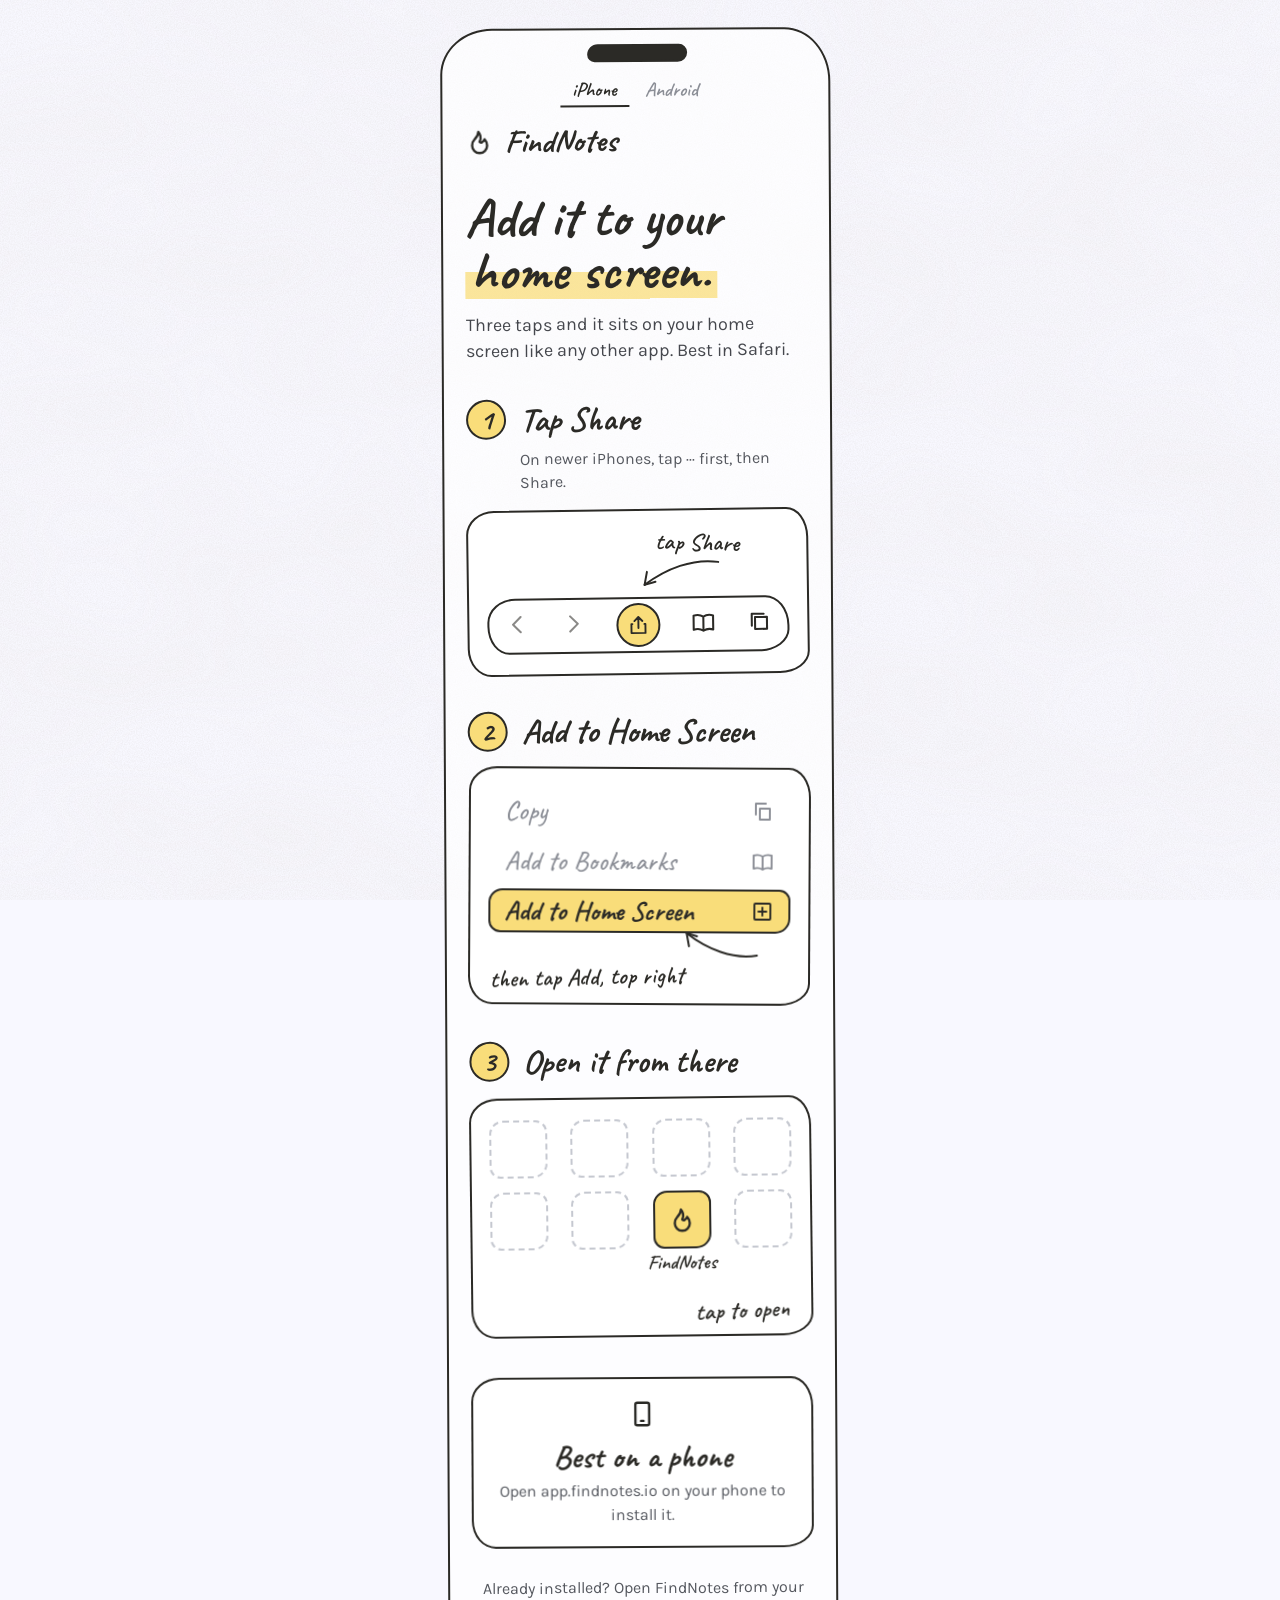
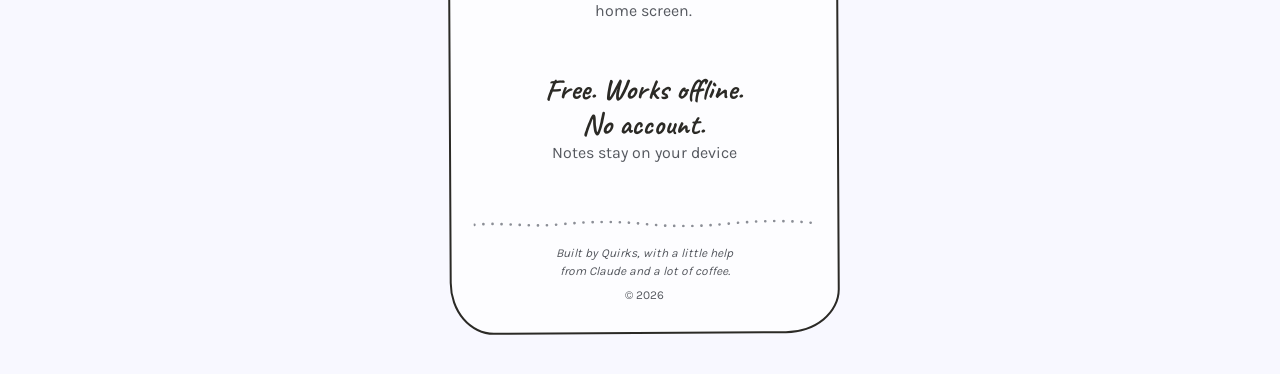
==== commit 27e1c109: "Credit: Built by Quirks, with a little help from Claude and a lot of coffee Two lines with a fixed b" ====
--- a/index.html
+++ b/index.html
@@ -411,7 +411,7 @@
            <button class="setting-btn danger" id="reset-btn">Reset</button>
          </div>
        </div>
-       <p class="made-by">Built by Quirks<small>Claude lent a hand. Coffee did the rest.</small></p>
+       <p class="made-by">Built by Quirks, with a little help<small>from Claude and a lot of coffee.</small></p>
      </div>
      <div class="selbar danger" id="cleanupbar" hidden>
        <div class="sel-fill"></div>
--- a/styles.css
+++ b/styles.css
@@ -146,6 +146,20 @@
   text-align: left;
 }
 
+/* iOS 26 only re-reads the status bar colour when a layer at the top appears or goes away,
+   not when the page colour changes. After a theme change this strip shows for a moment in
+   the new colour, so the status bar picks it up. Behind everything, so nothing is seen. */
+.tint-refresh {
+    position: absolute;
+    top: 0;
+    left: 0;
+    right: 0;
+    height: 60px;
+    background-color: var(--bg);
+    pointer-events: none;
+    z-index: 0;
+}
+
 /* The three rows: header, scrolling content, add bar */
 /* Fixed to the screen, so the browser can't pan it when the keyboard opens.
    JavaScript shrinks it to the space above the keyboard (fitViewport).
